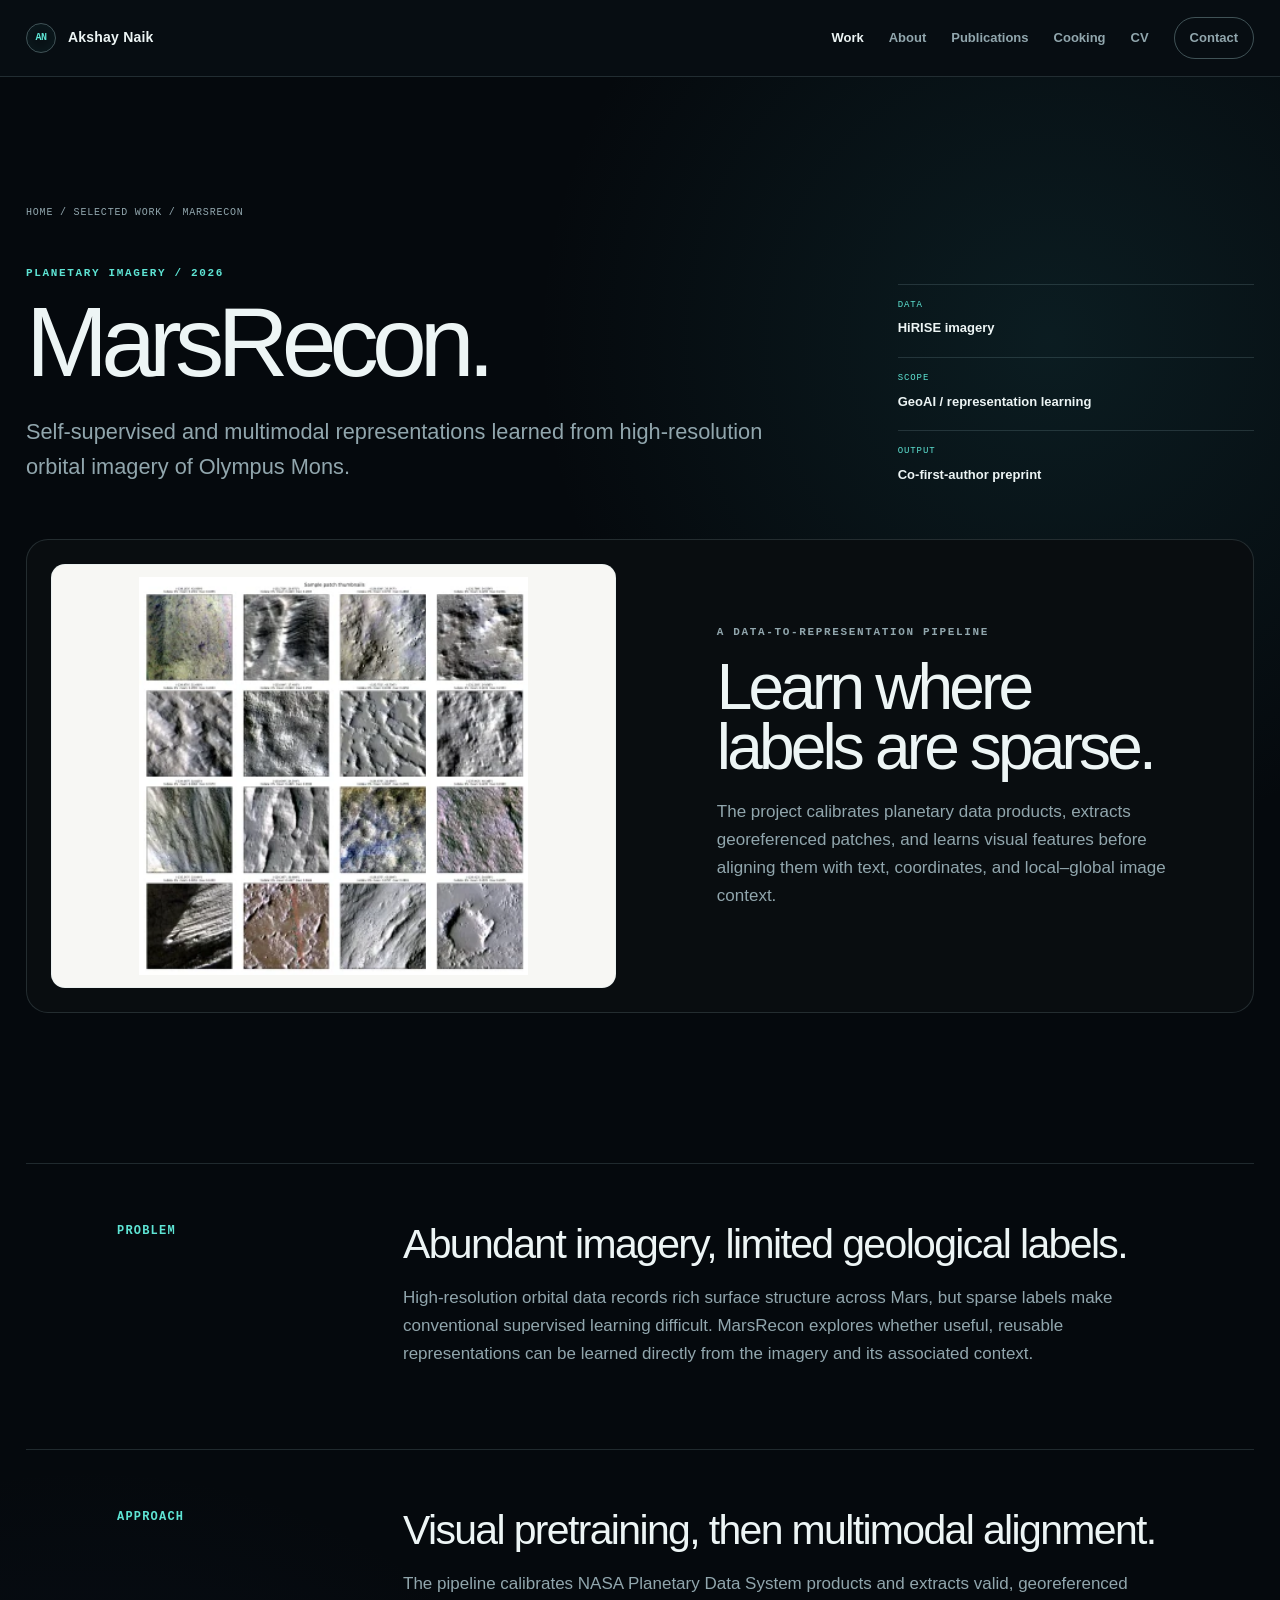
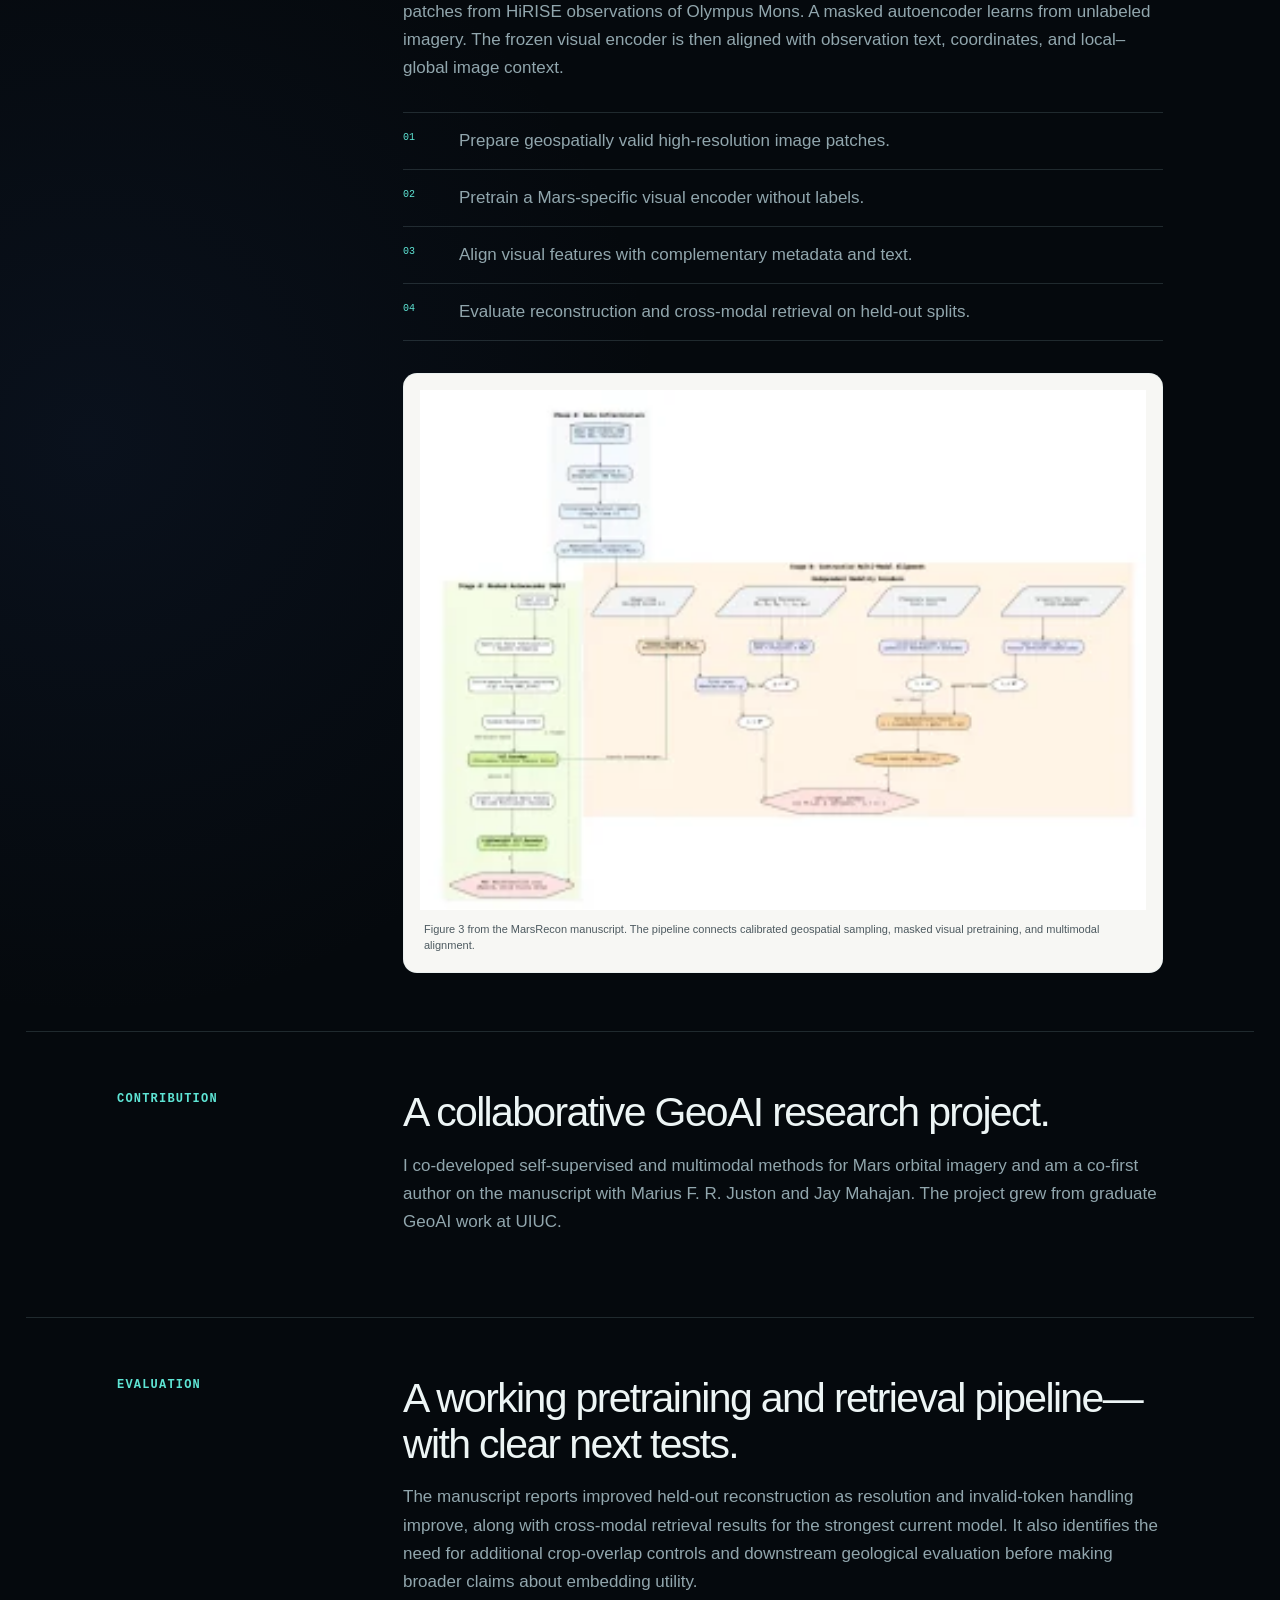
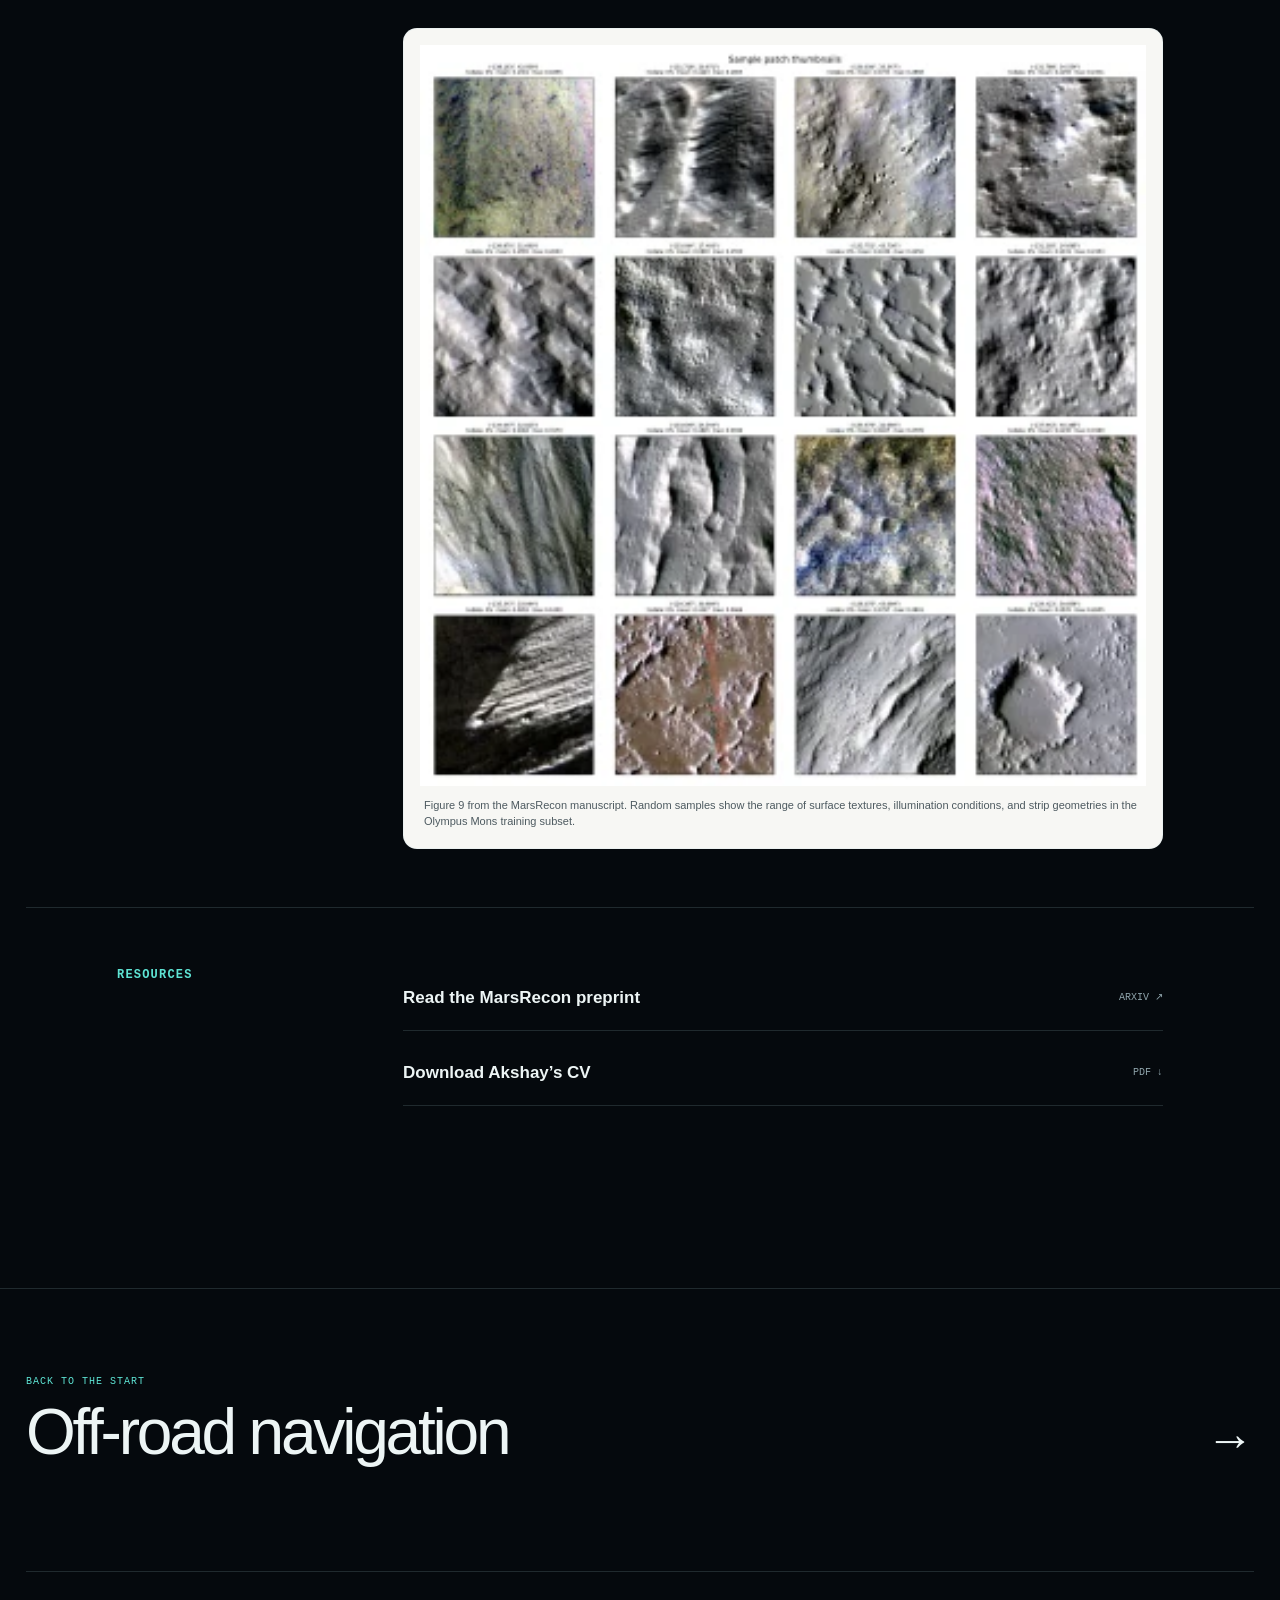
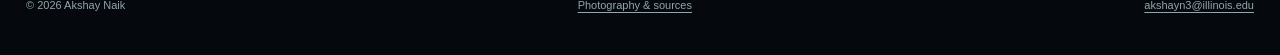
==== public/projects/marsrecon/index.html @ 437b3032 "Prepare robotics portfolio for GitHub Pages" ====
<!doctype html>
<html lang="en">
<head>
  <meta charset="utf-8"><meta name="viewport" content="width=device-width, initial-scale=1">
  <meta name="description" content="MarsRecon learns self-supervised and multimodal representations from high-resolution Mars orbital imagery.">
  <meta name="theme-color" content="#05090d">
  <title>MarsRecon — Akshay Naik</title>
  <link rel="icon" href="../../assets/favicon.svg" type="image/svg+xml"><link rel="stylesheet" href="../../styles.css"><script>document.documentElement.classList.add('js')</script><script src="../../script.js" defer></script>
</head>
<body>
  <a class="skip-link" href="#main">Skip to content</a>
  <div class="scroll-progress" aria-hidden="true" data-scroll-progress></div>
  <header class="site-header"><div class="container nav-shell"><a class="wordmark" href="../../"><span class="wordmark-mark" aria-hidden="true">AN</span><span>Akshay Naik</span></a><button class="menu-button" type="button" aria-expanded="false" aria-controls="site-menu" data-menu-button>Menu</button><nav class="nav-links" id="site-menu" aria-label="Main navigation" data-menu data-open="false"><a aria-current="page" href="../../#work">Work</a><a href="../../#about">About</a><a href="../../#publications">Publications</a><a href="../../#cooking">Cooking</a><a href="../../assets/Akshay-Naik-CV.pdf">CV</a><a class="nav-cta" href="mailto:akshayn3@illinois.edu">Contact</a></nav></div></header>
  <main id="main">
    <section class="project-hero">
      <div class="container">
        <div class="breadcrumbs"><a href="../../">Home</a> / Selected work / MarsRecon</div>
        <div class="project-hero-grid">
          <div><p class="eyebrow">Planetary imagery / 2026</p><h1>MarsRecon.</h1><p class="project-summary">Self-supervised and multimodal representations learned from high-resolution orbital imagery of Olympus Mons.</p></div>
          <dl class="project-meta"><div><dt>Data</dt><dd>HiRISE imagery</dd></div><div><dt>Scope</dt><dd>GeoAI / representation learning</dd></div><div><dt>Output</dt><dd>Co-first-author preprint</dd></div></dl>
        </div>
        <div class="mars-card" style="margin-top:54px"><div class="mars-visual"><img src="../../assets/optimized/marsrecon-patches-640.webp" alt="Grid of authentic Olympus Mons image patches used in MarsRecon" width="1422" height="1450" srcset="../../assets/optimized/marsrecon-patches-320.webp 320w, ../../assets/optimized/marsrecon-patches-640.webp 640w, ../../assets/optimized/marsrecon-patches-1422.webp 1422w" decoding="async" sizes="(max-width: 680px) calc(100vw - 90px), (max-width: 940px) calc(100vw - 126px), 560px"></div><div class="mars-copy"><p class="eyebrow">A data-to-representation pipeline</p><h3>Learn where labels are sparse.</h3><p>The project calibrates planetary data products, extracts georeferenced patches, and learns visual features before aligning them with text, coordinates, and local–global image context.</p></div></div>
      </div>
    </section>
    <div class="container project-body">
      <section class="project-section"><h2>Problem</h2><div class="project-prose"><h3>Abundant imagery, limited geological labels.</h3><p>High-resolution orbital data records rich surface structure across Mars, but sparse labels make conventional supervised learning difficult. MarsRecon explores whether useful, reusable representations can be learned directly from the imagery and its associated context.</p></div></section>
      <section class="project-section"><h2>Approach</h2><div class="project-prose"><h3>Visual pretraining, then multimodal alignment.</h3><p>The pipeline calibrates NASA Planetary Data System products and extracts valid, georeferenced patches from HiRISE observations of Olympus Mons. A masked autoencoder learns from unlabeled imagery. The frozen visual encoder is then aligned with observation text, coordinates, and local–global image context.</p><ul><li>Prepare geospatially valid high-resolution image patches.</li><li>Pretrain a Mars-specific visual encoder without labels.</li><li>Align visual features with complementary metadata and text.</li><li>Evaluate reconstruction and cross-modal retrieval on held-out splits.</li></ul><figure class="research-figure"><a href="../../assets/optimized/marsrecon-pipeline-1430.webp" aria-label="Enlarge research figure"><img src="../../assets/optimized/marsrecon-pipeline-640.webp" alt="MarsRecon pipeline from calibrated HiRISE products through masked autoencoding and multimodal alignment" width="1430" height="1020" loading="lazy" srcset="../../assets/optimized/marsrecon-pipeline-320.webp 320w, ../../assets/optimized/marsrecon-pipeline-640.webp 640w, ../../assets/optimized/marsrecon-pipeline-1430.webp 1430w" decoding="async" sizes="(max-width: 680px) calc(100vw - 30px), (max-width: 940px) calc(100vw - 52px), 720px"></a><figcaption>Figure 3 from the MarsRecon manuscript. The pipeline connects calibrated geospatial sampling, masked visual pretraining, and multimodal alignment.</figcaption></figure></div></section>
      <section class="project-section"><h2>Contribution</h2><div class="project-prose"><h3>A collaborative GeoAI research project.</h3><p>I co-developed self-supervised and multimodal methods for Mars orbital imagery and am a co-first author on the manuscript with Marius F. R. Juston and Jay Mahajan. The project grew from graduate GeoAI work at UIUC.</p></div></section>
      <section class="project-section"><h2>Evaluation</h2><div class="project-prose"><h3>A working pretraining and retrieval pipeline—with clear next tests.</h3><p>The manuscript reports improved held-out reconstruction as resolution and invalid-token handling improve, along with cross-modal retrieval results for the strongest current model. It also identifies the need for additional crop-overlap controls and downstream geological evaluation before making broader claims about embedding utility.</p><figure class="research-figure"><a href="../../assets/optimized/marsrecon-patches-1422.webp" aria-label="Enlarge research figure"><img src="../../assets/optimized/marsrecon-patches-640.webp" alt="Sixteen example HiRISE patches showing varied Olympus Mons terrain and illumination" width="1422" height="1450" loading="lazy" srcset="../../assets/optimized/marsrecon-patches-320.webp 320w, ../../assets/optimized/marsrecon-patches-640.webp 640w, ../../assets/optimized/marsrecon-patches-1422.webp 1422w" decoding="async" sizes="(max-width: 680px) calc(100vw - 30px), (max-width: 940px) calc(100vw - 52px), 720px"></a><figcaption>Figure 9 from the MarsRecon manuscript. Random samples show the range of surface textures, illumination conditions, and strip geometries in the Olympus Mons training subset.</figcaption></figure></div></section>
      <section class="project-section"><h2>Resources</h2><div class="project-prose resource-list"><a class="resource-link" href="https://arxiv.org/abs/2609.22379">Read the MarsRecon preprint <span>arXiv ↗</span></a><a class="resource-link" href="../../assets/Akshay-Naik-CV.pdf">Download Akshay’s CV <span>PDF ↓</span></a></div></section>
    </div>
    <aside class="next-project"><a class="container" href="../off-road/"><span><small>Back to the start</small><strong>Off-road navigation</strong></span><span class="arrow" aria-hidden="true">→</span></a></aside>
  </main>
  <footer class="site-footer"><div class="container footer-grid"><span>© <span data-year>2026</span> Akshay Naik</span><a href="../../credits.html">Photography &amp; sources</a><a href="mailto:akshayn3@illinois.edu">akshayn3@illinois.edu</a></div></footer>
</body>
</html>
---- public/styles.css ----
:root {
  color-scheme: dark;
  --canvas: #05090d;
  --surface: #0b141b;
  --surface-2: #101d25;
  --ink: #edf5f5;
  --ink-soft: #91a6ad;
  --cyan: #5ee4d4;
  --cyan-bright: #9af8ed;
  --blue: #68a7ff;
  --ember: #ffaf68;
  --line: rgba(173, 213, 218, 0.16);
  --line-strong: rgba(173, 213, 218, 0.34);
  --radius: 22px;
  --radius-sm: 12px;
  --media-radius: 14px;
  --media-matte: #091219;
  --media-portrait: 4 / 5;
  --media-landscape: 4 / 3;
  --media-square: 1;
  --media-portrait-max: 320px;
  --max: 1260px;
  --font-sans: "Avenir Next", Avenir, "Segoe UI", Helvetica, Arial, sans-serif;
  --font-mono: "SFMono-Regular", Consolas, "Liberation Mono", monospace;
}

* { box-sizing: border-box; }
html { scroll-behavior: smooth; scroll-padding-top: 92px; }
body {
  margin: 0;
  overflow-x: hidden;
  background: radial-gradient(circle at 82% 7%, rgba(39,117,125,.18), transparent 32rem), radial-gradient(circle at 7% 42%, rgba(44,75,140,.12), transparent 36rem), var(--canvas);
  color: var(--ink);
  font-family: var(--font-sans);
  font-size: 17px;
  line-height: 1.65;
  -webkit-font-smoothing: antialiased;
}
img { display: block; max-width: 100%; }
a { color: inherit; text-decoration-thickness: 1px; text-underline-offset: .24em; }
a:hover { color: var(--cyan); }
button, a { -webkit-tap-highlight-color: transparent; }
:focus-visible { outline: 3px solid var(--ember); outline-offset: 4px; border-radius: 5px; }
.container { width: min(calc(100% - 52px), var(--max)); margin-inline: auto; }
.skip-link { position: fixed; top: 10px; left: 12px; z-index: 100; transform: translateY(-180%); padding: 8px 14px; background: var(--ink); color: var(--canvas); border-radius: 7px; }
.skip-link:focus { transform: none; }
.scroll-progress { position: fixed; inset: 0 0 auto; z-index: 99; height: 2px; transform: scaleX(0); transform-origin: left; background: linear-gradient(90deg, var(--cyan), var(--blue), var(--ember)); }
@supports (animation-timeline: scroll()) {
  .scroll-progress { animation: reading-progress 1s linear both; animation-timeline: scroll(root block); }
}
@keyframes reading-progress { from { transform: scaleX(0); } to { transform: scaleX(1); } }

.site-header { position: sticky; top: 0; z-index: 30; border-bottom: 1px solid var(--line); background: #070d12; }
.nav-shell { min-height: 76px; display: flex; align-items: center; justify-content: space-between; gap: 24px; }
.wordmark { display: inline-flex; align-items: center; gap: 12px; text-decoration: none; font-size: 14px; font-weight: 720; letter-spacing: .015em; }
.wordmark-mark { width: 30px; height: 30px; display: grid; place-items: center; border: 1px solid var(--line-strong); border-radius: 50%; color: var(--cyan); font-family: var(--font-mono); font-size: 10px; letter-spacing: -.06em; box-shadow: inset 0 0 18px rgba(94,228,212,.08); }
.nav-links { display: flex; align-items: center; gap: 25px; }
.nav-links a { text-decoration: none; color: var(--ink-soft); font-size: 13px; font-weight: 650; }
.nav-links a:hover, .nav-links a[aria-current="page"] { color: var(--ink); }
.nav-cta { padding: 9px 15px; border: 1px solid var(--line-strong); border-radius: 999px; }
.menu-button { display: none; border: 0; background: transparent; color: var(--ink); font: inherit; font-size: 14px; font-weight: 700; }

.eyebrow { margin: 0 0 16px; color: var(--cyan); font-family: var(--font-mono); font-size: 11px; font-weight: 700; letter-spacing: .15em; line-height: 1.4; text-transform: uppercase; }
.hero { position: relative; isolation: isolate; display: grid; align-items: center; padding: clamp(40px,5vw,72px) 0 95px; overflow: clip; }
.field-art { position: absolute; inset: 0; z-index: -1; opacity: .55; pointer-events: none; background: url("assets/field-lines.svg") center/cover; }
.hero::before, .hero::after { content: ""; position: absolute; pointer-events: none; border: 1px solid rgba(94,228,212,.15); border-radius: 50%; }
.hero::before { width: 620px; height: 620px; right: -240px; top: -170px; }
.hero::after { width: 430px; height: 430px; right: -145px; top: -75px; }
.hero-grid { display: grid; grid-template-columns: minmax(0,1fr) minmax(280px,.52fr); gap: clamp(48px,6vw,90px); align-items: center; }
.hero h1 { max-width: 900px; margin: 0 0 30px; font-size: clamp(3.7rem,7vw,6.65rem); font-weight: 520; letter-spacing: -.065em; line-height: .96; text-wrap: balance; }
.hero h1 span { display: block; background: linear-gradient(100deg,var(--cyan-bright),var(--blue)); -webkit-background-clip: text; color: transparent; }
.hero-intro { max-width: 700px; margin: 0; color: var(--ink-soft); font-size: clamp(1.08rem,1.8vw,1.3rem); line-height: 1.55; }
.hero-actions { display: flex; flex-wrap: wrap; gap: 12px; margin-top: 35px; }
.button { display: inline-flex; min-height: 48px; align-items: center; justify-content: center; gap: 10px; padding: 10px 18px; border: 1px solid var(--line-strong); border-radius: 999px; text-decoration: none; font-size: 13px; font-weight: 740; transition: transform .2s ease, background-color .2s ease, border-color .2s ease, color .2s ease; }
.button:hover { transform: translateY(-3px); border-color: var(--cyan); color: var(--cyan-bright); }
.button-primary { border-color: var(--cyan); background: var(--cyan); color: #03100f; box-shadow: 0 0 30px rgba(94,228,212,.16); }
.button-primary:hover { background: var(--cyan-bright); color: #03100f; }
.arrow { font-size: 1.2em; line-height: 1; }
.portrait-wrap { position: relative; isolation: isolate; width: min(100%,285px); justify-self: end; padding: 8px; border: 1px solid var(--line-strong); border-radius: var(--radius); background: linear-gradient(145deg,rgba(94,228,212,.08),rgba(5,9,13,.9)); }
.portrait-frame { position: relative; overflow: hidden; aspect-ratio: var(--media-portrait); border-radius: var(--media-radius); background: var(--media-matte); }
.portrait-frame::after { content: ""; position: absolute; inset: 0; pointer-events: none; box-shadow: inset 0 0 30px rgba(0,0,0,.12); }
.portrait-frame > a { position: absolute; inset: 0; display: block; }
.portrait-frame > a:focus-visible { outline-offset: -4px; }
.portrait-frame img { position: absolute; inset: 0; width: 100%; height: 100%; object-fit: cover; object-position: 50% 35%; }
.portrait-tag { position: relative; display: flex; align-items: start; gap: 14px; width: 100%; padding: 20px 12px 14px; color: var(--ink-soft); font-size: 11px; line-height: 1.6; }
.portrait-tag strong { display: block; margin-bottom: 4px; color: var(--ink); font-size: 14px; }
.portrait-tag span:not(.portrait-tag-index) { display: block; }
.portrait-tag-index { color: var(--cyan); font-family: var(--font-mono); font-size: 10px; padding-top: 3px; }
.hero-bottom { position: absolute; bottom: 25px; left: 0; right: 0; display: flex; align-items: center; justify-content: space-between; gap: 20px; padding-top: 20px; border-top: 1px solid var(--line); color: var(--ink-soft); font-family: var(--font-mono); font-size: 10px; letter-spacing: .02em; }
.hero-bottom a { text-decoration: none; }
.hero-bottom a span { display: inline-block; margin-left: 14px; color: var(--cyan); animation: scroll-cue 2s ease-in-out infinite; }
@keyframes scroll-cue { 50% { transform: translateY(5px); } }
.orbit { position: absolute; z-index: 3; width: 65px; height: 65px; right: -24px; top: 13%; border: 1px solid var(--cyan); border-radius: 50%; opacity: .75; animation: pulse 3s ease-in-out infinite; }
.orbit::after { content: ""; position: absolute; width: 8px; height: 8px; right: 6px; top: 9px; border-radius: 50%; background: var(--cyan); box-shadow: 0 0 16px var(--cyan); }
@keyframes pulse { 50% { transform: scale(1.08); opacity: .42; } }

.signal-strip { border-block: 1px solid var(--line); background: rgba(7,16,23,.56); }
.signal-grid { display: grid; grid-template-columns: 1.25fr 1fr 1fr 1fr; }
.signal-item { min-height: 108px; padding: 22px 28px; border-right: 1px solid var(--line); display: flex; flex-direction: column; justify-content: center; }
.signal-item:first-child { padding-left: 0; }
.signal-item:last-child { border-right: 0; }
.signal-label { color: var(--cyan); font-family: var(--font-mono); font-size: 10px; letter-spacing: .13em; text-transform: uppercase; }
.signal-value { margin-top: 5px; color: var(--ink); font-size: 14px; font-weight: 640; line-height: 1.38; }

.section { position: relative; padding: clamp(64px,7vw,96px) 0; }
.section-rule { border-top: 1px solid var(--line); }
.section-heading { display: grid; grid-template-columns: .32fr 1fr; gap: 34px; align-items: start; margin-bottom: 58px; }
.section-heading h2 { max-width: 820px; margin: 0; font-size: clamp(2.5rem,5vw,4.6rem); font-weight: 520; letter-spacing: -.055em; line-height: 1.02; text-wrap: balance; }
.section-heading p { max-width: 680px; margin: 20px 0 0; color: var(--ink-soft); }

.work-list { display: grid; gap: 28px; }
.work-card { position: relative; display: grid; grid-template-columns: minmax(0,1fr) minmax(320px,1fr); overflow: hidden; border: 1px solid var(--line); border-radius: var(--radius); background: linear-gradient(135deg,rgba(16,29,37,.96),rgba(7,16,23,.96)); transition: border-color .2s ease; }
.work-card:hover { border-color: var(--line-strong); }
.work-card:nth-child(even) { grid-template-columns: minmax(320px,1fr) minmax(0,1fr); }
.work-card:nth-child(even) .work-media { order: 2; }
.work-media { position: relative; display: grid; place-items: center; align-self: center; aspect-ratio: var(--media-landscape); margin: 24px; padding: 12px; overflow: hidden; border: 1px solid var(--line); border-radius: var(--media-radius); background: var(--media-matte); }
.work-media img { width: 100%; height: 100%; min-height: 0; object-fit: contain; }
.work-copy { position: relative; z-index: 2; padding: clamp(28px,3vw,44px); display: flex; flex-direction: column; justify-content: space-between; }
.work-copy h3 { margin: 0 0 20px; font-size: clamp(1.85rem,3vw,2.8rem); font-weight: 520; letter-spacing: -.045em; line-height: 1.08; }
.work-copy p { margin: 0; color: var(--ink-soft); }
.tags { display: flex; flex-wrap: wrap; gap: 8px; margin: 26px 0; }
.tag { padding: 6px 10px; border: 1px solid var(--line); border-radius: 999px; color: var(--ink-soft); font-family: var(--font-mono); font-size: 9px; letter-spacing: .08em; text-transform: uppercase; }
.text-link { display: inline-flex; align-items: center; gap: 9px; width: fit-content; font-size: 13px; font-weight: 760; text-decoration: none; }
.text-link::after { content: "↗"; font-size: 17px; transition: transform .18s ease; }
.text-link:hover::after { transform: translate(3px,-3px); }

.mars-card { position: relative; display: grid; grid-template-columns: 1fr 1fr; overflow: hidden; border: 1px solid var(--line); border-radius: var(--radius); background: #090d10; }
.mars-visual { position: relative; align-self: center; aspect-ratio: var(--media-landscape); margin: 24px; padding: 12px; overflow: hidden; border: 1px solid var(--line); border-radius: var(--media-radius); background: #f7f7f4; }
.mars-visual img { width: 100%; height: 100%; object-fit: contain; }
.mars-copy { padding: clamp(38px,6vw,78px); align-self: center; }
.mars-copy h3 { margin: 0 0 20px; font-size: clamp(2.5rem,5vw,5rem); font-weight: 510; letter-spacing: -.06em; line-height: .95; }
.mars-copy p { color: var(--ink-soft); }

.about-grid { display: grid; grid-template-columns: .9fr 1.1fr; gap: clamp(54px,9vw,120px); align-items: start; }
.about-visuals { display: grid; gap: 24px; width: 100%; max-width: 520px; justify-self: center; }
.about-presentation { margin: 0; }
.about-presentation a { position: relative; display: block; aspect-ratio: 3 / 2; border: 1px solid var(--line); border-radius: var(--media-radius); overflow: hidden; background: var(--media-matte); }
.about-presentation img { position: absolute; inset: 8px; width: calc(100% - 16px); height: calc(100% - 16px); object-fit: contain; }
.about-presentation figcaption { margin-top: 12px; color: var(--ink-soft); font-size: 12px; }
.about-gallery { display: grid; grid-template-columns: repeat(2,minmax(0,1fr)); gap: 18px; }
.about-moment { min-width: 0; margin: 0; }
.about-moment a { display: block; position: relative; aspect-ratio: var(--media-portrait); border: 1px solid var(--line); border-radius: var(--media-radius); overflow: hidden; background: var(--media-matte); }
.about-moment img { position: absolute; inset: 0; width: 100%; height: 100%; object-fit: cover; }
.about-scuba img { object-position: 50% 35%; }
.about-graduation img { object-position: 50% 100%; }
.about-moment figcaption { margin-top: 12px; color: var(--ink-soft); font-size: 12px; line-height: 1.5; }
.about-moment figcaption strong { color: var(--ink); font-weight: 650; }
.about-moment .eyebrow { display: block; margin-bottom: 6px; font-size: 9px; }
.caption { margin: 12px 0 0; color: var(--ink-soft); font-size: 12px; line-height: 1.5; }
.about-copy > p:first-child { margin-top: 0; }
.about-copy .lead { color: var(--ink); font-size: clamp(1.22rem,2vw,1.55rem); line-height: 1.5; }
.about-copy p { color: var(--ink-soft); }
.about-notes { display: grid; grid-template-columns: 1fr 1fr; gap: 28px; margin-top: 40px; padding-top: 30px; border-top: 1px solid var(--line); }
.about-note h3 { margin: 0 0 8px; font-size: 13px; color: var(--cyan); }
.about-note p { margin: 0; font-size: 14px; }

.timeline { border-top: 1px solid var(--line); }
.experience-item { border-bottom: 1px solid var(--line); }
.timeline-row { display: grid; grid-template-columns: 130px minmax(0,1fr) minmax(0,1.25fr) 28px; align-items: start; gap: 28px; padding: 26px 0; list-style: none; cursor: pointer; }
.timeline-row::-webkit-details-marker { display: none; }
.timeline-row::marker { content: ""; }
.timeline-row:hover { background: linear-gradient(90deg,rgba(94,228,212,.05),transparent 60%); }
.timeline-date { color: var(--cyan); font-family: var(--font-mono); font-size: 11px; }
.timeline-role { font-weight: 700; line-height: 1.35; }
.timeline-place { display: block; margin-top: 5px; color: var(--ink-soft); font-size: 12px; font-weight: 520; }
.timeline-copy { margin: 0; color: var(--ink-soft); font-size: 14px; line-height: 1.55; }
.experience-toggle { position: relative; width: 28px; height: 28px; border: 1px solid var(--line-strong); border-radius: 50%; color: var(--cyan); }
.experience-toggle::before, .experience-toggle::after { content: ""; position: absolute; inset: 12px 8px; height: 1px; background: currentColor; }
.experience-toggle::after { transform: rotate(90deg); transition: transform .2s ease; }
.experience-item[open] .experience-toggle::after { transform: rotate(0); }
.experience-item[open] .timeline-role { color: var(--cyan-bright); }
.experience-detail { display: grid; grid-template-columns: minmax(0,360px) minmax(0,1fr); gap: 36px; margin-bottom: 26px; padding: 28px; border: 1px solid var(--line); border-radius: var(--media-radius); background: var(--surface); }
.experience-item:not([open]) > .experience-detail { display: none; }
.experience-media { min-width: 0; }
.experience-figure { margin: 0; }
.experience-figure > a { position: relative; display: block; aspect-ratio: var(--media-landscape); border: 1px solid var(--line); border-radius: var(--media-radius); overflow: hidden; background: var(--media-matte); }
.experience-figure img { position: absolute; inset: 10px; width: calc(100% - 20px); height: calc(100% - 20px); object-fit: contain; }
.experience-figure--logo > a { background: #f2f3ef; }
.experience-figure--logo img { inset: 20px; width: calc(100% - 40px); height: calc(100% - 40px); }
.experience-figure figcaption { margin-top: 12px; color: var(--ink-soft); font-size: 12px; line-height: 1.6; }
.experience-credit { display: block; margin-top: 5px; font-size: 11px; }
.experience-prose { align-self: center; min-width: 0; }
.experience-prose h3 { margin: 0 0 16px; max-width: 650px; font-size: clamp(1.4rem,2.2vw,1.9rem); font-weight: 550; letter-spacing: -.035em; line-height: 1.2; }
.experience-prose p { margin: 0 0 16px; color: var(--ink-soft); font-size: 14px; line-height: 1.7; }
.experience-links { display: flex; flex-wrap: wrap; gap: 12px 24px; padding-top: 4px; }
.experience-links a { min-height: 44px; }

.publication-list { border-top: 1px solid var(--line); }
.publication { display: grid; grid-template-columns: 105px 1fr auto; gap: 30px; align-items: start; padding: 31px 0; border-bottom: 1px solid var(--line); }
.publication-year { color: var(--cyan); font-family: var(--font-mono); font-size: 11px; }
.publication h3 { margin: 0 0 8px; font-size: clamp(1.12rem,2vw,1.38rem); line-height: 1.35; }
.publication p { margin: 0; color: var(--ink-soft); font-size: 13px; }
.status { display: inline-flex; padding: 6px 9px; border: 1px solid var(--line-strong); border-radius: 999px; color: var(--ink-soft); font-family: var(--font-mono); font-size: 9px; letter-spacing: .07em; text-transform: uppercase; white-space: nowrap; }

.cooking-section { overflow: clip; background: linear-gradient(180deg,transparent,rgba(255,175,104,.035) 30%,transparent); }
.cooking-intro { display: grid; grid-template-columns: .8fr 1.2fr; gap: clamp(40px,8vw,112px); align-items: end; margin-bottom: 56px; }
.cooking-intro h2 { margin: 0; max-width: 700px; font-size: clamp(3rem,6vw,6rem); font-weight: 510; letter-spacing: -.065em; line-height: .92; }
.cooking-intro p { margin: 18px 0 8px; max-width: 570px; color: var(--ink-soft); font-size: 1.05rem; }
.diet-label { display: inline-flex; color: var(--ember); padding: 6px 0; border-bottom: 1px solid rgba(255,175,104,.4); font-family: var(--font-mono); text-transform: uppercase; font-size: 10px; letter-spacing: .1em; }
.kitchen-feature { position: relative; display: grid; grid-template-columns: .65fr 1fr; gap: 80px; align-items: center; margin: 0 0 66px; padding: 0 7% 0 0; border: 1px solid var(--line); border-radius: 20px; overflow: hidden; background: radial-gradient(ellipse at 85% 25%,rgba(255,175,104,.07),transparent 60%),var(--surface); }
.kitchen-feature figure { margin: 24px 0; width: 100%; max-width: var(--media-portrait-max); justify-self: center; aspect-ratio: var(--media-portrait); padding: 12px; overflow: hidden; border: 1px solid var(--line); border-radius: var(--media-radius); background: var(--media-matte); }
.kitchen-feature img { width: 100%; height: 100%; object-fit: contain; }
.kitchen-feature figure > a { position: absolute; inset: 12px; display: block; }
.kitchen-feature figure > a > img { position: absolute; inset: 0; width: 100%; height: 100%; object-fit: contain; }
.kitchen-feature .eyebrow { color: var(--ember); }
.kitchen-feature h3 { margin: 0 0 20px; font-size: clamp(2.4rem,4.7vw,4.7rem); line-height: 1; letter-spacing: -.055em; font-weight: 510; }
.kitchen-feature p { max-width: 450px; color: var(--ink-soft); }
.kitchen-feature .text-link { margin-top: 20px; }
.gallery-toolbar { display: flex; align-items: center; justify-content: space-between; gap: 24px; max-width: 1004px; margin: 0 auto 30px; }
.cuisine-filters { display: flex; flex-wrap: wrap; gap: 8px; }
.cuisine-filters button { min-height: 44px; padding: 10px 15px; border: 1px solid var(--line); border-radius: 999px; background: transparent; color: var(--ink-soft); font: inherit; font-size: 12px; cursor: pointer; transition: color .2s,border-color .2s,background .2s; }
.cuisine-filters button:hover { border-color: var(--ember); color: var(--ink); }
.cuisine-filters button[aria-pressed="true"] { background: var(--ember); color: #1a1007; border-color: var(--ember); }
.gallery-count { flex-shrink: 0; font-family: var(--font-mono); font-size: 10px; color: var(--ink-soft); }
.dish-gallery { display: grid; grid-template-columns: repeat(3,minmax(0,1fr)); gap: 22px; align-items: start; max-width: 1004px; margin-inline: auto; }
.dish-card { width: 100%; min-width: 0; margin: 0; border: 1px solid var(--line); border-radius: var(--media-radius); overflow: hidden; background: var(--surface); transition: border-color .2s; }
.dish-card:hover { border-color: rgba(255,175,104,.4); }
.dish-image { position: relative; display: block; aspect-ratio: var(--media-square); padding: 12px; overflow: hidden; background: var(--media-matte); }
.dish-image img { width: 100%; height: 100%; object-fit: contain; }
.dish-enlarge { position: absolute; right: 12px; top: 12px; display: grid; place-items: center; width: 33px; height: 33px; border: 1px solid rgba(255,255,255,.25); border-radius: 50%; color: white; background: #091219; transition: transform .2s; }
.dish-card:hover .dish-enlarge { transform: rotate(45deg); }
.dish-card figcaption { display: flex; gap: 15px; align-items: start; min-height: 90px; padding: 18px; border-top: 1px solid var(--line); }
.dish-number { padding-top: 4px; color: var(--ember); font-family: var(--font-mono); font-size: 9px; }
.dish-card h3 { margin: 0 0 3px; font-size: 16px; font-weight: 620; letter-spacing: -.02em; }
.dish-card figcaption div > span { color: var(--ink-soft); font-size: 11px; }
.gallery-more { display: flex; justify-content: center; margin-top: 20px; }
[hidden] { display: none !important; }


.image-dialog { position: fixed; max-width: min(1100px,96vw); width: max-content; max-height: 94svh; padding: 12px; border: 1px solid var(--line-strong); border-radius: 18px; background: #0b141b; color: var(--ink); overflow: auto; }
.image-dialog::backdrop { background: rgba(1,5,8,.96); }
.image-dialog[open] { animation: dialog-enter .3s cubic-bezier(.2,.8,.2,1); }
.image-dialog > img { margin: auto; max-height: 73svh; max-width: 100%; width: auto; height: auto; object-fit: contain; border-radius: 8px; }
.lightbox-close { display: flex; align-items: center; gap: 16px; margin: 0 0 10px auto; min-height: 44px; padding: 5px 10px; background: none; border: 0; color: var(--ink); font: inherit; font-size: 12px; cursor: pointer; }
.lightbox-close span { font-size: 23px; }
.lightbox-caption { padding: 18px 6px 4px; }
.lightbox-caption h2 { margin: 0; font-size: 20px; font-weight: 600; }
.lightbox-caption p { margin: 4px 0 0; color: var(--ink-soft); font-size: 12px; }
@keyframes dialog-enter { from { opacity: 0; transform: translateY(16px) scale(.98); } to { opacity: 1; transform: none; } }
body:has(.image-dialog[open]) { overflow: hidden; }

.contact-panel { position: relative; overflow: hidden; display: grid; grid-template-columns: 1.08fr .92fr; gap: 54px; align-items: end; padding: clamp(42px,7vw,86px); border: 1px solid var(--line-strong); border-radius: var(--radius); background: linear-gradient(135deg,#0c2529,#0a1218 60%); }
.contact-panel::after { content: ""; position: absolute; width: 380px; height: 380px; right: -170px; top: -210px; border: 1px solid rgba(94,228,212,.35); border-radius: 50%; box-shadow: 0 0 80px rgba(94,228,212,.08); }
.contact-panel h2 { position: relative; z-index: 1; margin: 0; max-width: 700px; font-size: clamp(2.8rem,6vw,5.7rem); font-weight: 510; letter-spacing: -.06em; line-height: .96; }
.contact-copy { color: var(--ink-soft); }
.contact-links { display: flex; flex-wrap: wrap; gap: 10px; margin-top: 23px; }
.site-footer { padding: 31px 0 44px; }
.footer-grid { display: flex; justify-content: space-between; gap: 24px; padding-top: 24px; border-top: 1px solid var(--line); color: var(--ink-soft); font-size: 11px; }

.project-hero { padding: clamp(64px,10vw,136px) 0 62px; }
.breadcrumbs { margin-bottom: 44px; color: var(--ink-soft); font-family: var(--font-mono); font-size: 10px; letter-spacing: .08em; text-transform: uppercase; }
.breadcrumbs a { text-decoration: none; }
.project-hero-grid { display: grid; grid-template-columns: 1.25fr .55fr; gap: 62px; align-items: end; }
.project-hero h1 { margin: 0; max-width: 980px; font-size: clamp(3.4rem,7.7vw,7.5rem); font-weight: 510; letter-spacing: -.07em; line-height: .92; text-wrap: balance; }
.project-summary { margin: 26px 0 0; max-width: 760px; color: var(--ink-soft); font-size: clamp(1.14rem,2vw,1.36rem); }
.project-meta { margin: 0; display: grid; gap: 18px; }
.project-meta div { padding-top: 13px; border-top: 1px solid var(--line); }
.project-meta dt { color: var(--cyan); font-family: var(--font-mono); font-size: 9px; letter-spacing: .1em; text-transform: uppercase; }
.project-meta dd { margin: 5px 0 0; font-size: 13px; font-weight: 650; }
.project-lead-media { width: 100%; max-width: 800px; margin: 48px auto 0; overflow: hidden; border: 1px solid var(--line); border-radius: var(--media-radius); background: var(--media-matte); }
.project-lead-media img { width: 100%; height: auto; aspect-ratio: var(--media-landscape); object-fit: contain; padding: 16px; }
.media-caption { display: flex; justify-content: space-between; gap: 32px; padding: 14px 18px; color: var(--ink-soft); font-size: 11px; }
.project-body { padding: 88px 0 124px; }
.project-section { display: grid; grid-template-columns: 220px minmax(0,760px); gap: 66px; justify-content: center; padding: 58px 0; border-top: 1px solid var(--line); }
.project-section h2 { margin: 0; color: var(--cyan); font-size: .75rem; font-family: var(--font-mono); letter-spacing: .1em; text-transform: uppercase; }
.project-prose h3 { margin: 0 0 16px; font-size: clamp(1.7rem,3.2vw,2.65rem); font-weight: 530; letter-spacing: -.04em; line-height: 1.12; }
.project-prose p { margin: 0 0 23px; color: var(--ink-soft); }
.project-prose ul { counter-reset: project-list; margin: 30px 0 0; padding: 0; list-style: none; border-top: 1px solid var(--line); }
.project-prose li { counter-increment: project-list; display: grid; grid-template-columns: 42px 1fr; gap: 14px; padding: 14px 0; border-bottom: 1px solid var(--line); color: var(--ink-soft); }
.project-prose li::before { content: counter(project-list,decimal-leading-zero); color: var(--cyan); font-family: var(--font-mono); font-size: 10px; padding-top: 3px; }
.project-callout { margin: 26px 0; padding: 25px; border-left: 2px solid var(--cyan); background: linear-gradient(90deg,rgba(94,228,212,.07),transparent); }
.project-callout p { margin: 0; color: var(--ink); font-size: 1.12rem; }
.research-figure { margin: 32px 0 0; padding: 16px; border: 1px solid var(--line); border-radius: var(--media-radius); background: #f7f7f4; }
.research-figure img { width: 100%; height: auto; }
.research-figure figcaption { padding: 12px 4px 2px; color: #4d5a60; font-size: 11px; line-height: 1.45; }
.work-media, .mars-visual, .dish-image, .kitchen-feature figure { position: relative; }
.work-media img, .mars-visual img, .dish-image img { position: absolute; inset: 12px; width: calc(100% - 24px); height: calc(100% - 24px); min-height: 0; object-fit: contain; }
.research-figure-grid { display: grid; gap: 18px; margin-top: 36px; }
.media-pair { display: grid; grid-template-columns: 1fr 1fr; gap: 18px; margin-top: 36px; }
.media-pair figure { margin: 0; }
.project-detail-photo { margin: 35px 0 0; }
.project-detail-photo img { width: 100%; height: auto; aspect-ratio: var(--media-landscape); object-fit: contain; padding: 12px; border: 1px solid var(--line); border-radius: var(--media-radius); background: var(--media-matte); }
.media-pair img { width: 100%; height: auto; border: 1px solid var(--line); border-radius: var(--radius-sm); }
.resource-list { display: grid; gap: 10px; }
.resource-link { display: flex; align-items: center; justify-content: space-between; gap: 20px; padding: 18px 0; border-bottom: 1px solid var(--line); text-decoration: none; font-weight: 700; }
.resource-link span { color: var(--ink-soft); font-family: var(--font-mono); font-size: 10px; font-weight: 500; text-transform: uppercase; }
.next-project { padding: 76px 0; border-top: 1px solid var(--line); }
.next-project a { display: flex; align-items: end; justify-content: space-between; gap: 30px; text-decoration: none; }
.next-project small { color: var(--cyan); font-family: var(--font-mono); font-size: 10px; letter-spacing: .1em; text-transform: uppercase; }
.next-project strong { display: block; margin-top: 7px; font-size: clamp(2.2rem,5vw,4.2rem); font-weight: 520; letter-spacing: -.05em; line-height: 1; }
.next-project .arrow { font-size: 3rem; }

/* Content is visible by default; entrance motion never clips nested labels. */
[data-reveal] { opacity: 1; }
.hero:not([data-in-view="true"]) .orbit,
.hero:not([data-in-view="true"]) .hero-bottom a span,
[data-page-hidden="true"] *, [data-page-hidden="true"] *::before, [data-page-hidden="true"] *::after { animation-play-state: paused; }
[data-motion="off"] *, [data-motion="off"] *::before, [data-motion="off"] *::after { animation-play-state: paused !important; }
[data-motion="off"] { scroll-behavior: auto; }
[data-motion="off"] *, [data-motion="off"] *::before, [data-motion="off"] *::after { transition-duration: .01ms !important; }
.credits-page { padding: 84px 0 110px; }
.credits-page h1 { margin: 0 0 30px; font-size: clamp(3rem,7vw,6rem); line-height: 1; font-weight: 510; letter-spacing: -.06em; }
.credits-page > .container { max-width: 900px; }
.credit-entry { padding: 30px 0; border-bottom: 1px solid var(--line); }
.credit-entry h2 { margin: 0 0 12px; font-size: 24px; }
.credit-entry p { color: var(--ink-soft); }

@media (max-width: 940px) {
  .hero-grid, .about-grid, .contact-panel, .project-hero-grid, .cooking-intro { grid-template-columns: 1fr; }
  .portrait-wrap { width: min(82%,285px); justify-self: center; }
  .signal-grid { grid-template-columns: 1fr 1fr; }
  .signal-item:nth-child(2) { border-right: 0; }
  .signal-item:nth-child(-n+2) { border-bottom: 1px solid var(--line); }
  .signal-item:first-child { padding-left: 28px; }
  .section-heading { grid-template-columns: 1fr; gap: 4px; }
  .work-card, .work-card:nth-child(even), .mars-card { grid-template-columns: 1fr; transform: none; }
  .work-card:nth-child(even) .work-media { order: 0; }
  .mars-visual { min-height: 0; }
  .about-visuals { grid-template-columns: 1fr; }
  .timeline-row { grid-template-columns: 110px minmax(0,1fr) 28px; gap: 10px 24px; }
  .timeline-copy { grid-column: 2; grid-row: 2; }
  .experience-toggle { grid-column: 3; grid-row: 1; }
  .experience-detail { grid-template-columns: minmax(0,280px) minmax(0,1fr); gap: 26px; padding: 24px; }
  .project-meta { grid-template-columns: repeat(3,1fr); }
  .project-section { grid-template-columns: 1fr; gap: 25px; }
  .dish-gallery { grid-template-columns: repeat(2,minmax(0,1fr)); }
  .dish-gallery, .gallery-toolbar { max-width: 662px; }
  .gallery-toolbar { align-items: start; }
  .kitchen-feature { gap: 38px; }
}

@media (max-width: 680px) {
  body { font-size: 16px; }
  .container { width: min(calc(100% - 30px),var(--max)); }
  .nav-shell { min-height: 66px; }
  .menu-button { display: block; min-width: 48px; min-height: 48px; }
  .nav-links { position: absolute; left: 0; right: 0; top: 66px; display: none; flex-direction: column; align-items: stretch; gap: 0; padding: 12px 15px 20px; border-bottom: 1px solid var(--line); background: rgba(5,9,13,.98); }
  .nav-links[data-open="true"] { display: flex; }
  .nav-links a { min-height: 48px; display: flex; align-items: center; padding: 0 12px; }
  .nav-cta { border: 0; border-radius: 0; }
  html:not(.js) .nav-shell { flex-wrap: wrap; padding-block: 12px; }
  html:not(.js) .nav-links { position: static; display: flex; flex-direction: row; flex-wrap: wrap; padding: 0; background: none; border: 0; width: 100%; }
  html:not(.js) .menu-button { display: none; }
  .hero { padding: 40px 0 90px; }
  .hero h1 { font-size: clamp(2.85rem,13.5vw,5rem); }
  .hero-grid { gap: 32px; }
  .portrait-wrap { width: min(78%,250px); justify-self: center; }
  .portrait-tag { padding: 18px 12px 12px; }
  .hero-bottom { bottom: 15px; padding-top: 12px; flex-wrap: wrap; font-size: 9px; gap: 5px 15px; }
  .hero-bottom > span { width: 100%; }
  .hero-bottom a { margin-left: auto; }
  .orbit { right: -6%; }
  .hero-actions .button { flex: 1; }
  .signal-grid { grid-template-columns: 1fr 1fr; }
  .signal-item, .signal-item:first-child { min-height: 95px; padding: 16px 10px; border-right: 0; border-bottom: 1px solid var(--line); }
  .signal-item:nth-child(odd) { padding-left: 0; border-right: 1px solid var(--line); }
  .signal-item:nth-child(n+3) { border-bottom: 0; }
  .signal-value { font-size: 12px; }
  .section { padding: 56px 0; }
  .section-heading { margin-bottom: 36px; }
  .work-card { min-height: 0; }
  .work-media { min-height: 0; }
  .work-media, .mars-visual { margin: 16px; }
  .work-copy { padding: 26px 22px; gap: 22px; }
  .mars-visual { min-height: 0; }
  .mars-copy { padding: 38px 24px 46px; }
  .about-notes, .media-pair { grid-template-columns: 1fr; }
  .about-visuals { gap: 20px; }
  .timeline-row { grid-template-columns: minmax(0,1fr) 28px; gap: 10px 16px; padding-block: 22px; }
  .timeline-date { grid-column: 1; grid-row: 1; }
  .timeline-role { grid-column: 1; grid-row: 2; }
  .timeline-copy { grid-column: 1; grid-row: 3; font-size: 13px; }
  .experience-toggle { grid-column: 2; grid-row: 1 / 3; align-self: center; }
  .experience-detail { grid-template-columns: minmax(0,1fr); gap: 24px; padding: 16px; }
  .experience-media { width: min(100%,360px); justify-self: center; }
  .publication { grid-template-columns: 68px 1fr; gap: 16px; }
  .publication .status { grid-column: 2; width: fit-content; }
  .kitchen-feature { grid-template-columns: 1fr; padding: 0; gap: 0; }
  .kitchen-feature figure { width: 80%; margin-inline: auto; }
  .kitchen-feature > div { padding: 32px 26px 38px; }
  .kitchen-feature h3 br { display: none; }
  .gallery-toolbar { flex-direction: column; gap: 16px; }
  .cuisine-filters { gap: 7px; }
  .cuisine-filters button { padding-inline: 12px; font-size: 11px; }
  .dish-gallery { grid-template-columns: repeat(2,minmax(0,1fr)); gap: 12px; }
  .dish-card { border-radius: var(--media-radius); }
  .dish-card figcaption { min-height: 82px; padding: 12px 10px; gap: 7px; }
  .dish-card h3 { font-size: 13px; }
  .dish-card figcaption div > span { font-size: 10px; }
  .dish-number { font-size: 8px; }
  .dish-enlarge { width: 27px; height: 27px; top: 8px; right: 8px; }
  .image-dialog { padding: 8px; max-height: 94svh; }
  .contact-panel { padding: 36px 24px; gap: 30px; }
  .contact-links .button { width: 100%; }
  .footer-grid { flex-direction: column; }
  .project-hero { padding-top: 58px; }
  .project-hero h1 { font-size: clamp(3.2rem,15vw,5.1rem); }
  .project-meta { grid-template-columns: 1fr; }
  .project-lead-media { margin-top: 38px; }
  .media-caption { display: block; }
  .project-body { padding: 60px 0 84px; }
  .project-section { padding: 40px 0; }
  .research-figure { padding: 12px; }
  .next-project a { align-items: center; }
}

@media (prefers-reduced-motion: reduce) {
  html { scroll-behavior: auto; }
  *, *::before, *::after { animation-duration: .01ms !important; animation-iteration-count: 1 !important; transition-duration: .01ms !important; }
  [data-reveal] { opacity: 1; }
}

@media print {
  :root { color-scheme: light; }
  .site-header, .hero-actions, .contact-panel, .site-footer, .scroll-progress { display: none; }
  body { background: white; color: black; }
  body::before { display: none; }
  .section { padding: 28px 0; }
}
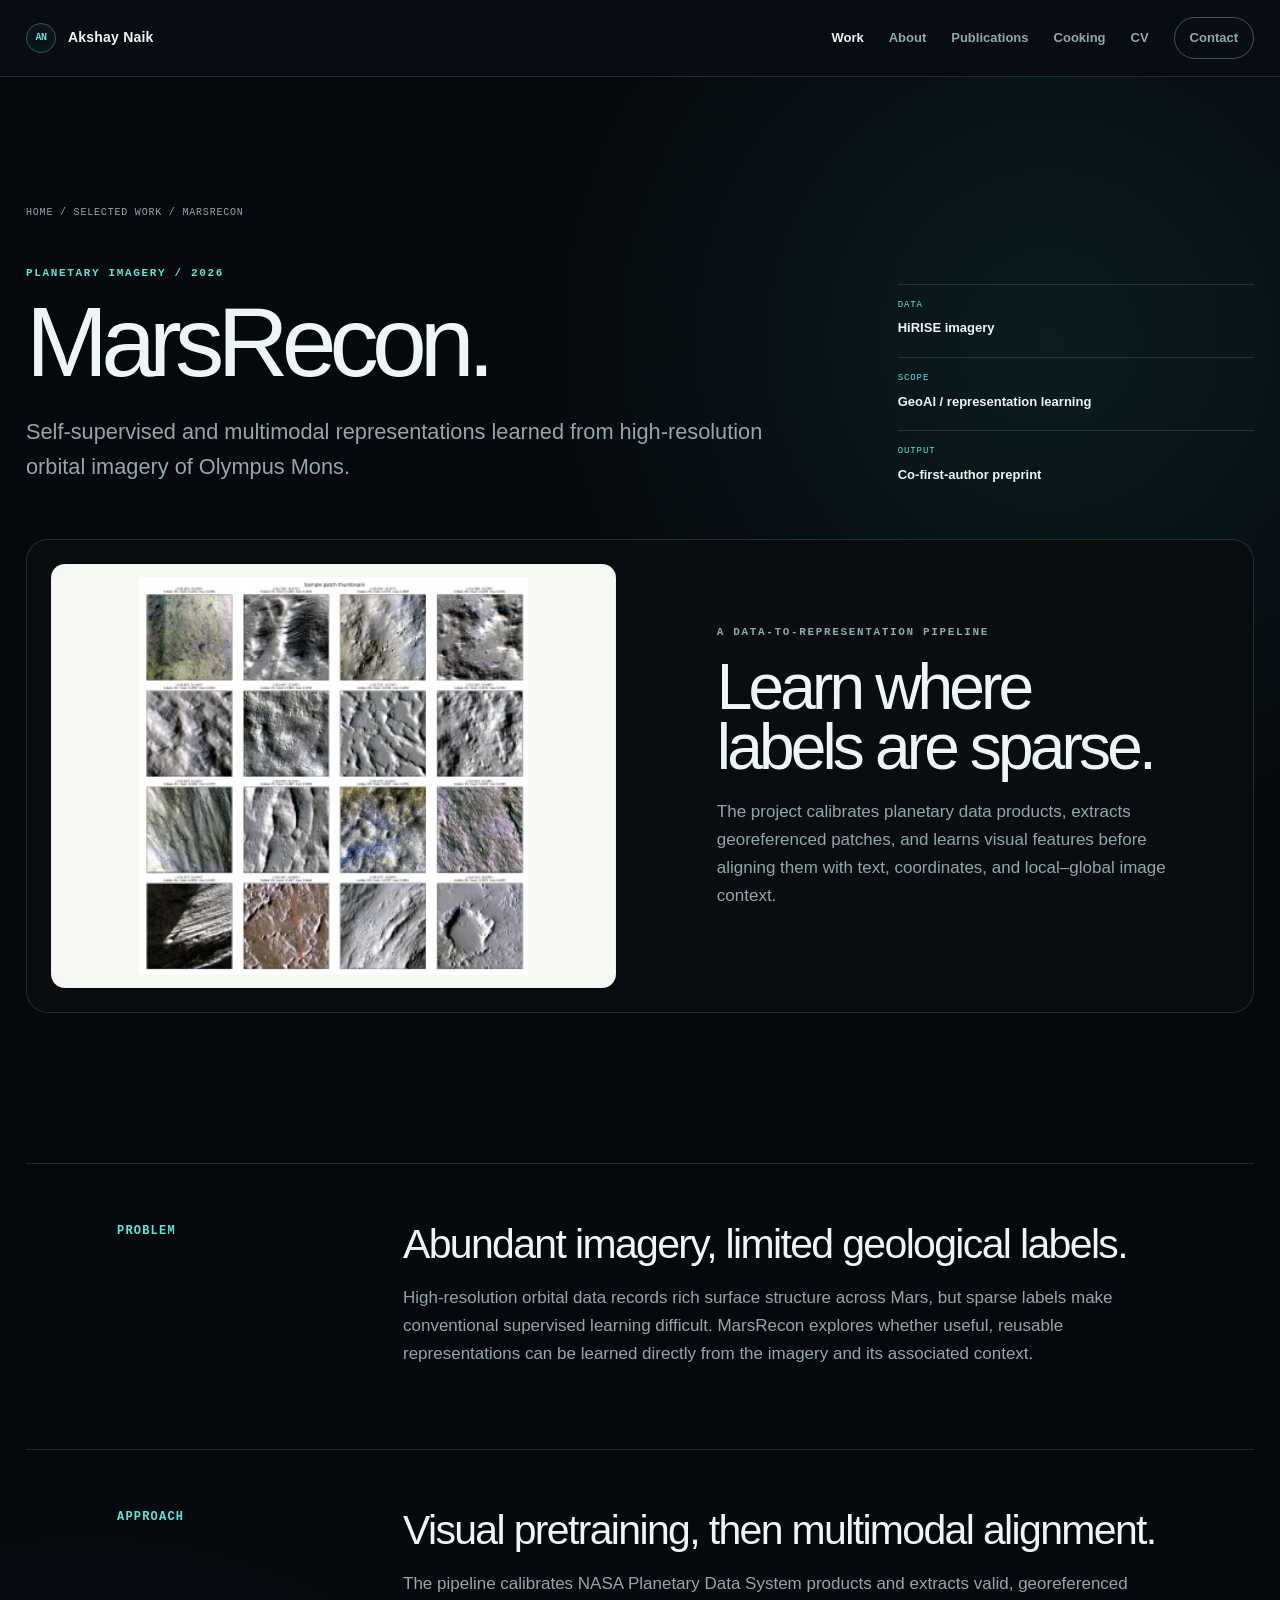
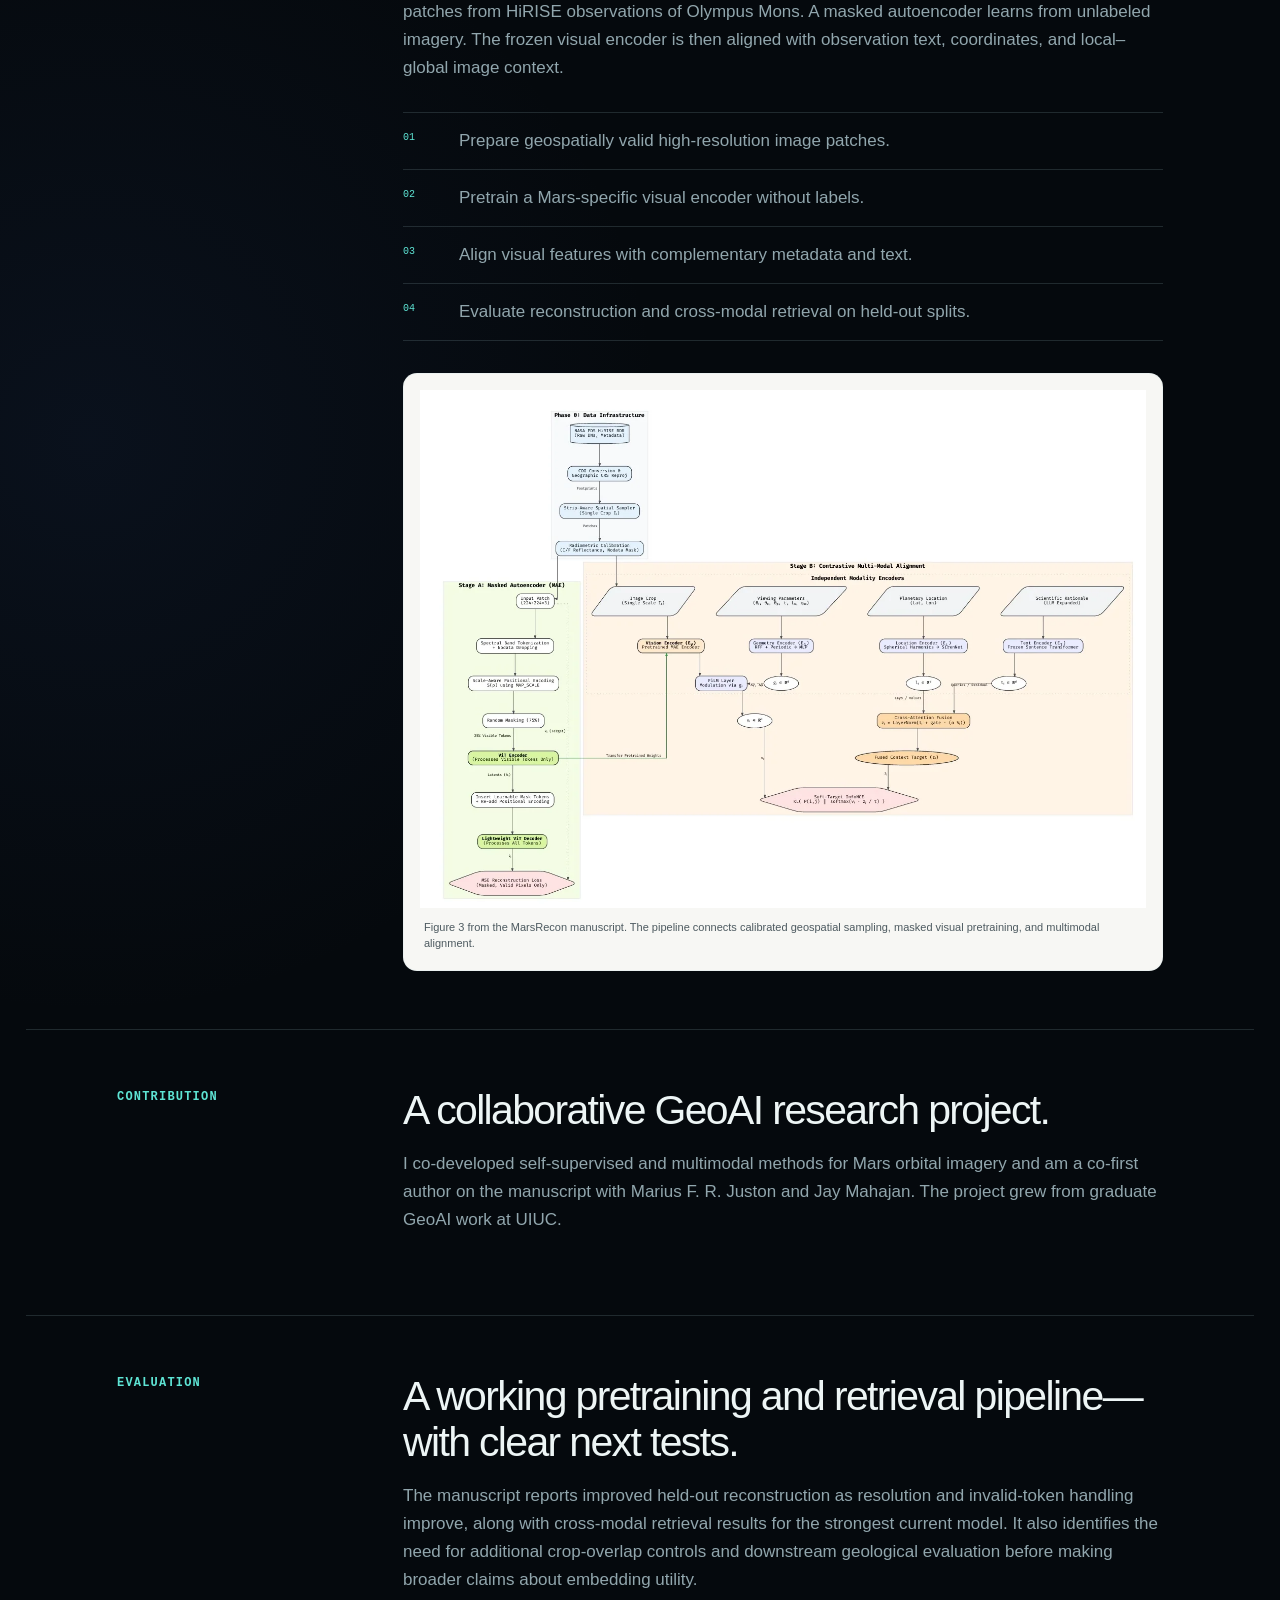
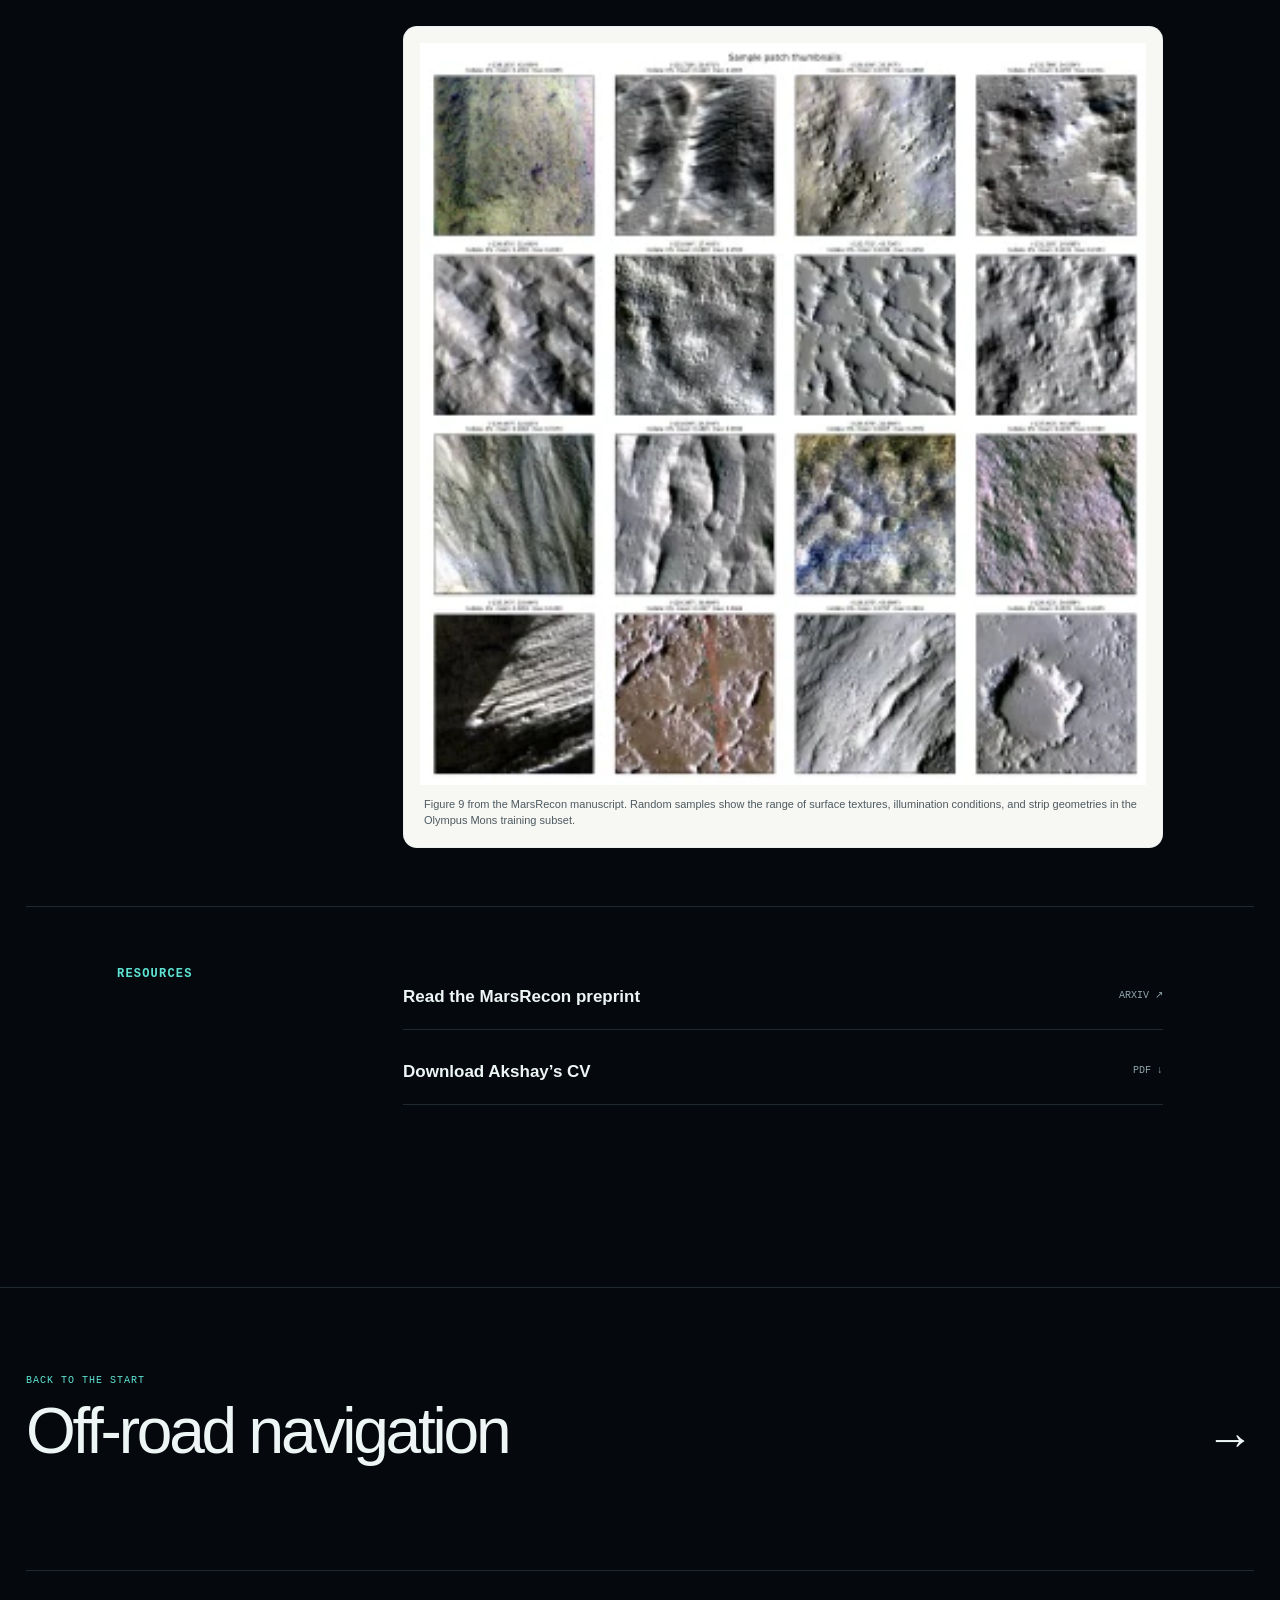
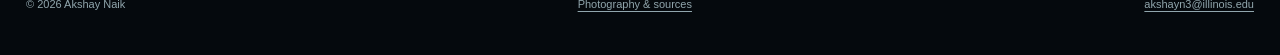
==== commit da46140f: "Configure akshayn3.github.io publication URLs" ====
--- a/public/projects/marsrecon/index.html
+++ b/public/projects/marsrecon/index.html
@@ -6,6 +6,8 @@
   <meta name="theme-color" content="#05090d">
   <title>MarsRecon — Akshay Naik</title>
   <link rel="icon" href="../../assets/favicon.svg" type="image/svg+xml"><link rel="stylesheet" href="../../styles.css"><script>document.documentElement.classList.add('js')</script><script src="../../script.js" defer></script>
+  <link rel="canonical" href="https://akshayn3.github.io/projects/marsrecon/">
+  <meta property="og:url" content="https://akshayn3.github.io/projects/marsrecon/">
 </head>
 <body>
   <a class="skip-link" href="#main">Skip to content</a>
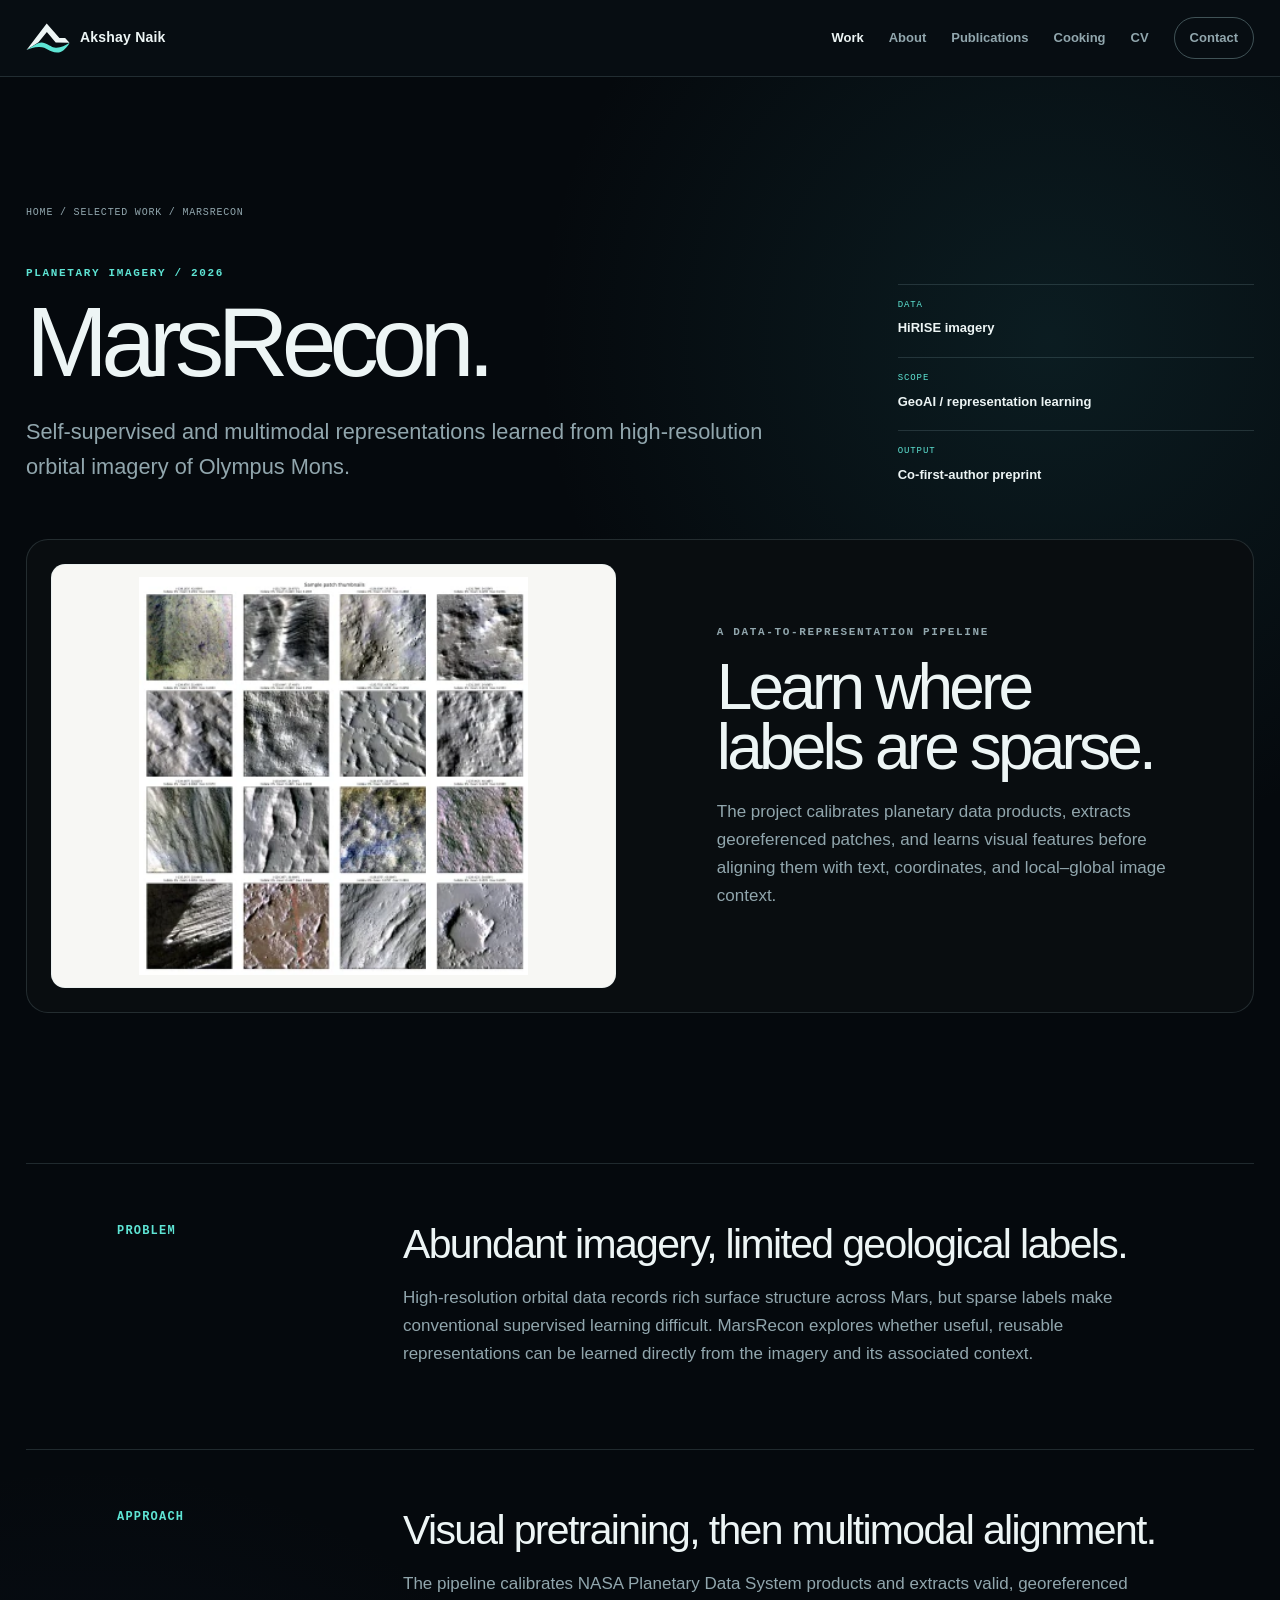
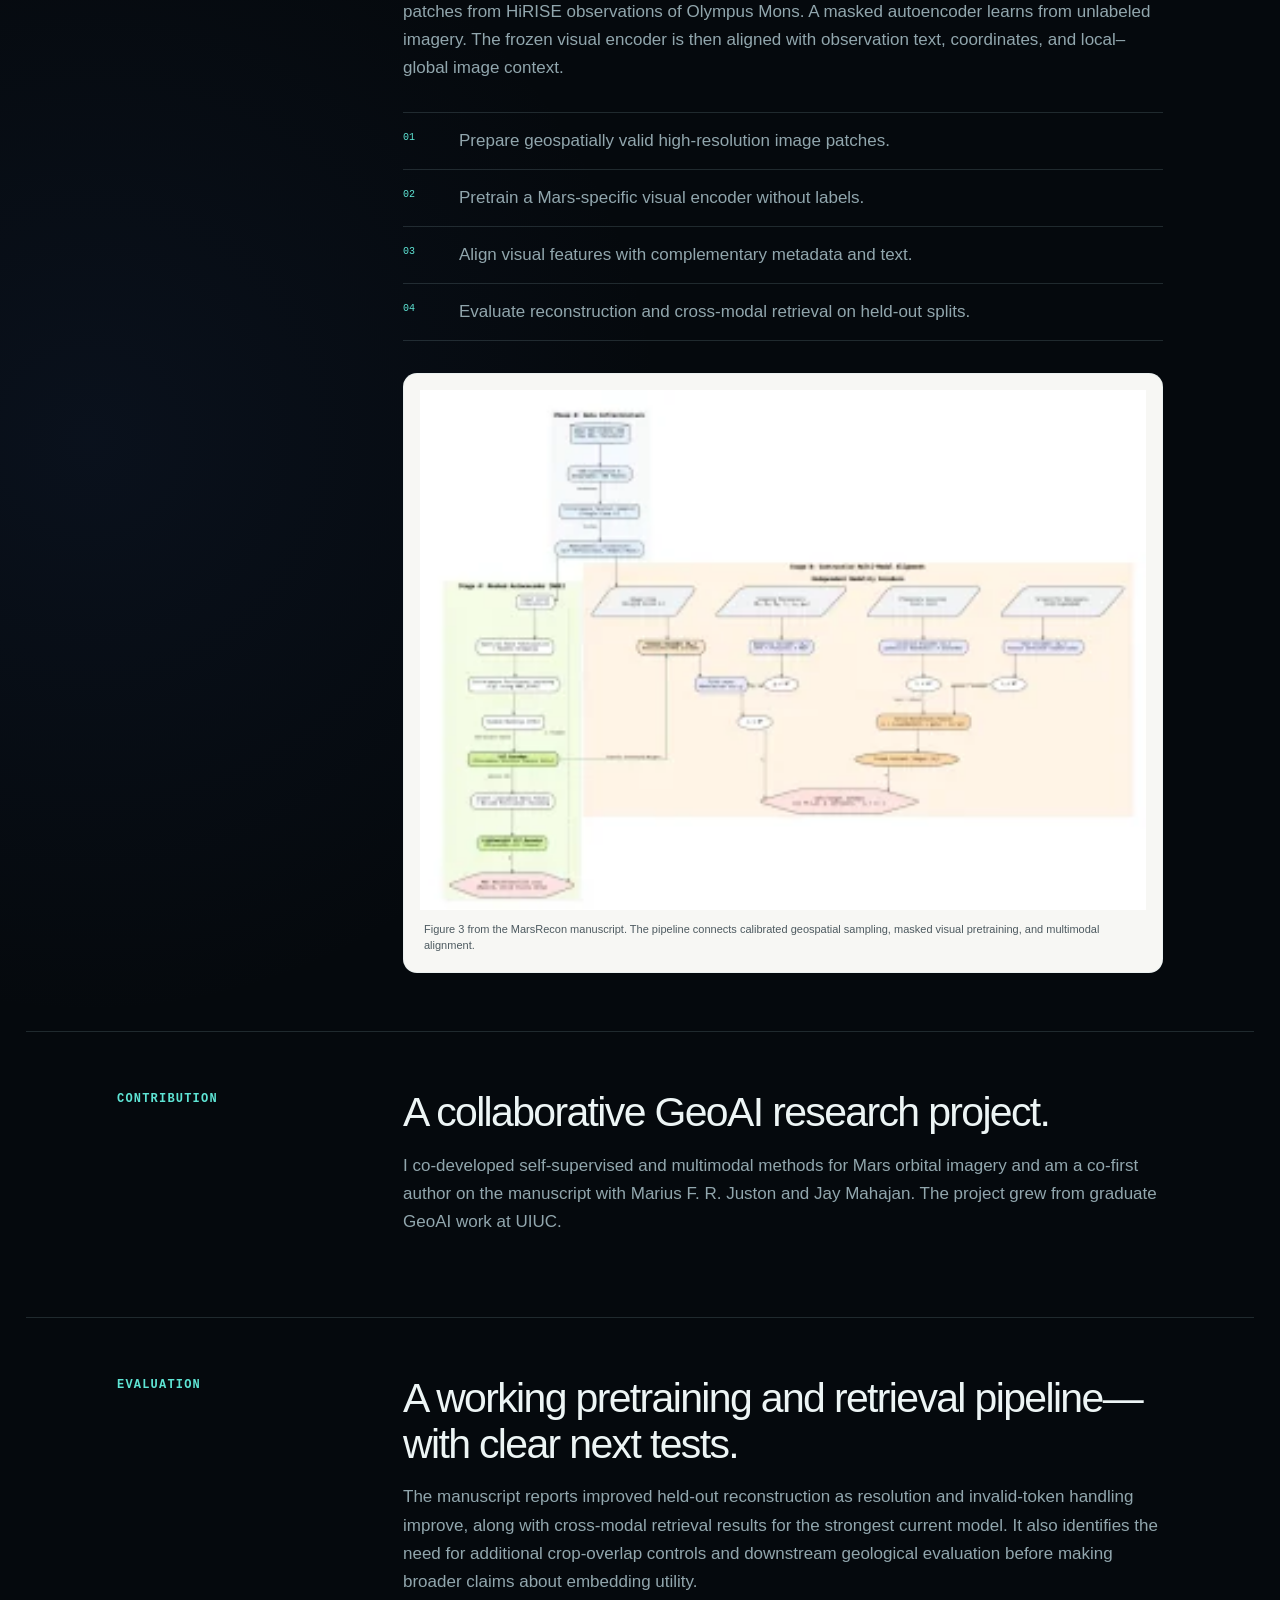
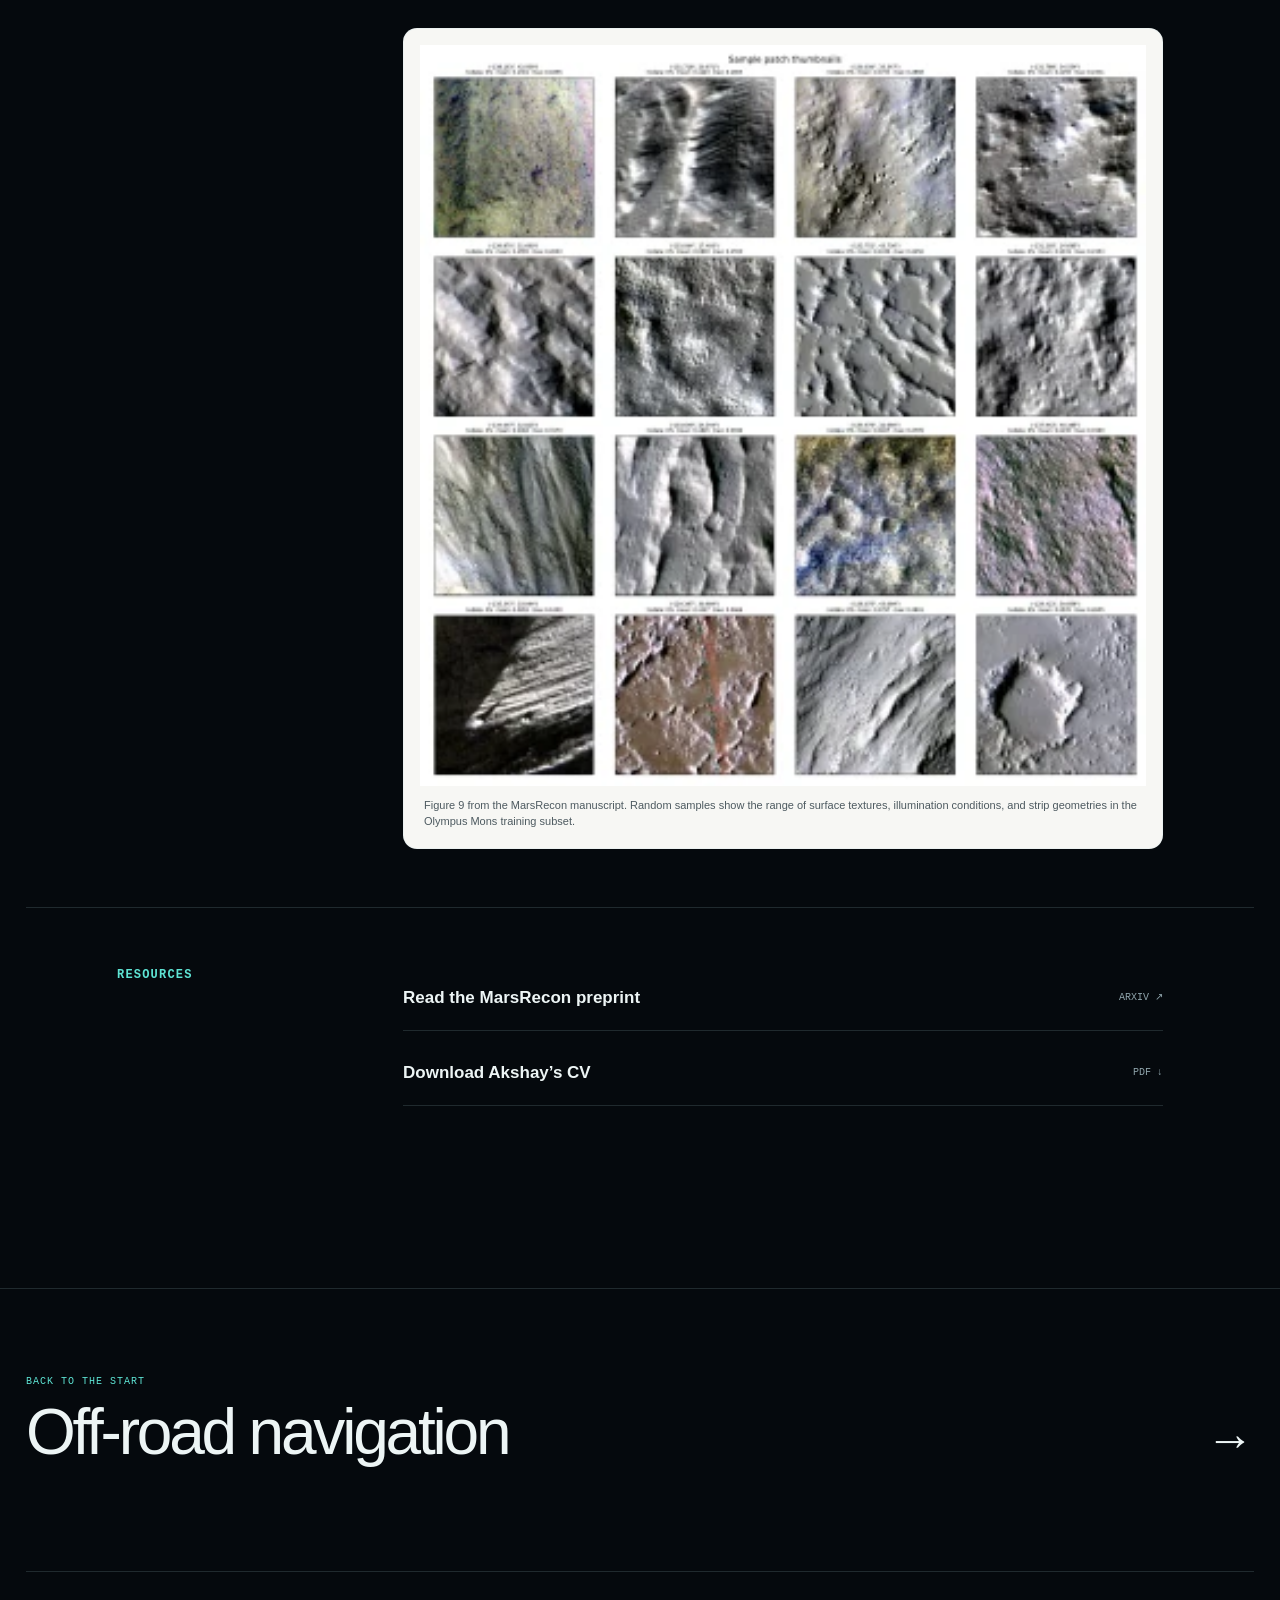
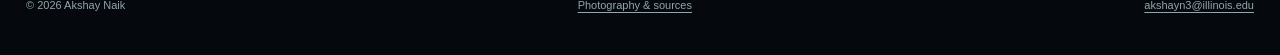
==== commit 116047c1: "Add Land and Water logo to page headers" ====
--- a/public/projects/marsrecon/index.html
+++ b/public/projects/marsrecon/index.html
@@ -12,7 +12,7 @@
 <body>
   <a class="skip-link" href="#main">Skip to content</a>
   <div class="scroll-progress" aria-hidden="true" data-scroll-progress></div>
-  <header class="site-header"><div class="container nav-shell"><a class="wordmark" href="../../"><span class="wordmark-mark" aria-hidden="true">AN</span><span>Akshay Naik</span></a><button class="menu-button" type="button" aria-expanded="false" aria-controls="site-menu" data-menu-button>Menu</button><nav class="nav-links" id="site-menu" aria-label="Main navigation" data-menu data-open="false"><a aria-current="page" href="../../#work">Work</a><a href="../../#about">About</a><a href="../../#publications">Publications</a><a href="../../#cooking">Cooking</a><a href="../../assets/Akshay-Naik-CV.pdf">CV</a><a class="nav-cta" href="mailto:akshayn3@illinois.edu">Contact</a></nav></div></header>
+  <header class="site-header"><div class="container nav-shell"><a class="wordmark" href="../../" aria-label="Akshay Naik, home"><img class="wordmark-mark" src="../../assets/land-water-logo.svg" width="44" height="30" alt="" aria-hidden="true"><span>Akshay Naik</span></a><button class="menu-button" type="button" aria-expanded="false" aria-controls="site-menu" data-menu-button>Menu</button><nav class="nav-links" id="site-menu" aria-label="Main navigation" data-menu data-open="false"><a aria-current="page" href="../../#work">Work</a><a href="../../#about">About</a><a href="../../#publications">Publications</a><a href="../../#cooking">Cooking</a><a href="../../assets/Akshay-Naik-CV.pdf">CV</a><a class="nav-cta" href="mailto:akshayn3@illinois.edu">Contact</a></nav></div></header>
   <main id="main">
     <section class="project-hero">
       <div class="container">
--- a/public/styles.css
+++ b/public/styles.css
@@ -52,8 +52,8 @@
 
 .site-header { position: sticky; top: 0; z-index: 30; border-bottom: 1px solid var(--line); background: #070d12; }
 .nav-shell { min-height: 76px; display: flex; align-items: center; justify-content: space-between; gap: 24px; }
-.wordmark { display: inline-flex; align-items: center; gap: 12px; text-decoration: none; font-size: 14px; font-weight: 720; letter-spacing: .015em; }
-.wordmark-mark { width: 30px; height: 30px; display: grid; place-items: center; border: 1px solid var(--line-strong); border-radius: 50%; color: var(--cyan); font-family: var(--font-mono); font-size: 10px; letter-spacing: -.06em; box-shadow: inset 0 0 18px rgba(94,228,212,.08); }
+.wordmark { display: inline-flex; align-items: center; gap: 10px; min-height: 44px; flex-shrink: 0; white-space: nowrap; text-decoration: none; font-size: 14px; font-weight: 720; letter-spacing: .015em; }
+.wordmark-mark { display: block; width: 44px; height: 30px; flex: none; object-fit: contain; }
 .nav-links { display: flex; align-items: center; gap: 25px; }
 .nav-links a { text-decoration: none; color: var(--ink-soft); font-size: 13px; font-weight: 650; }
 .nav-links a:hover, .nav-links a[aria-current="page"] { color: var(--ink); }
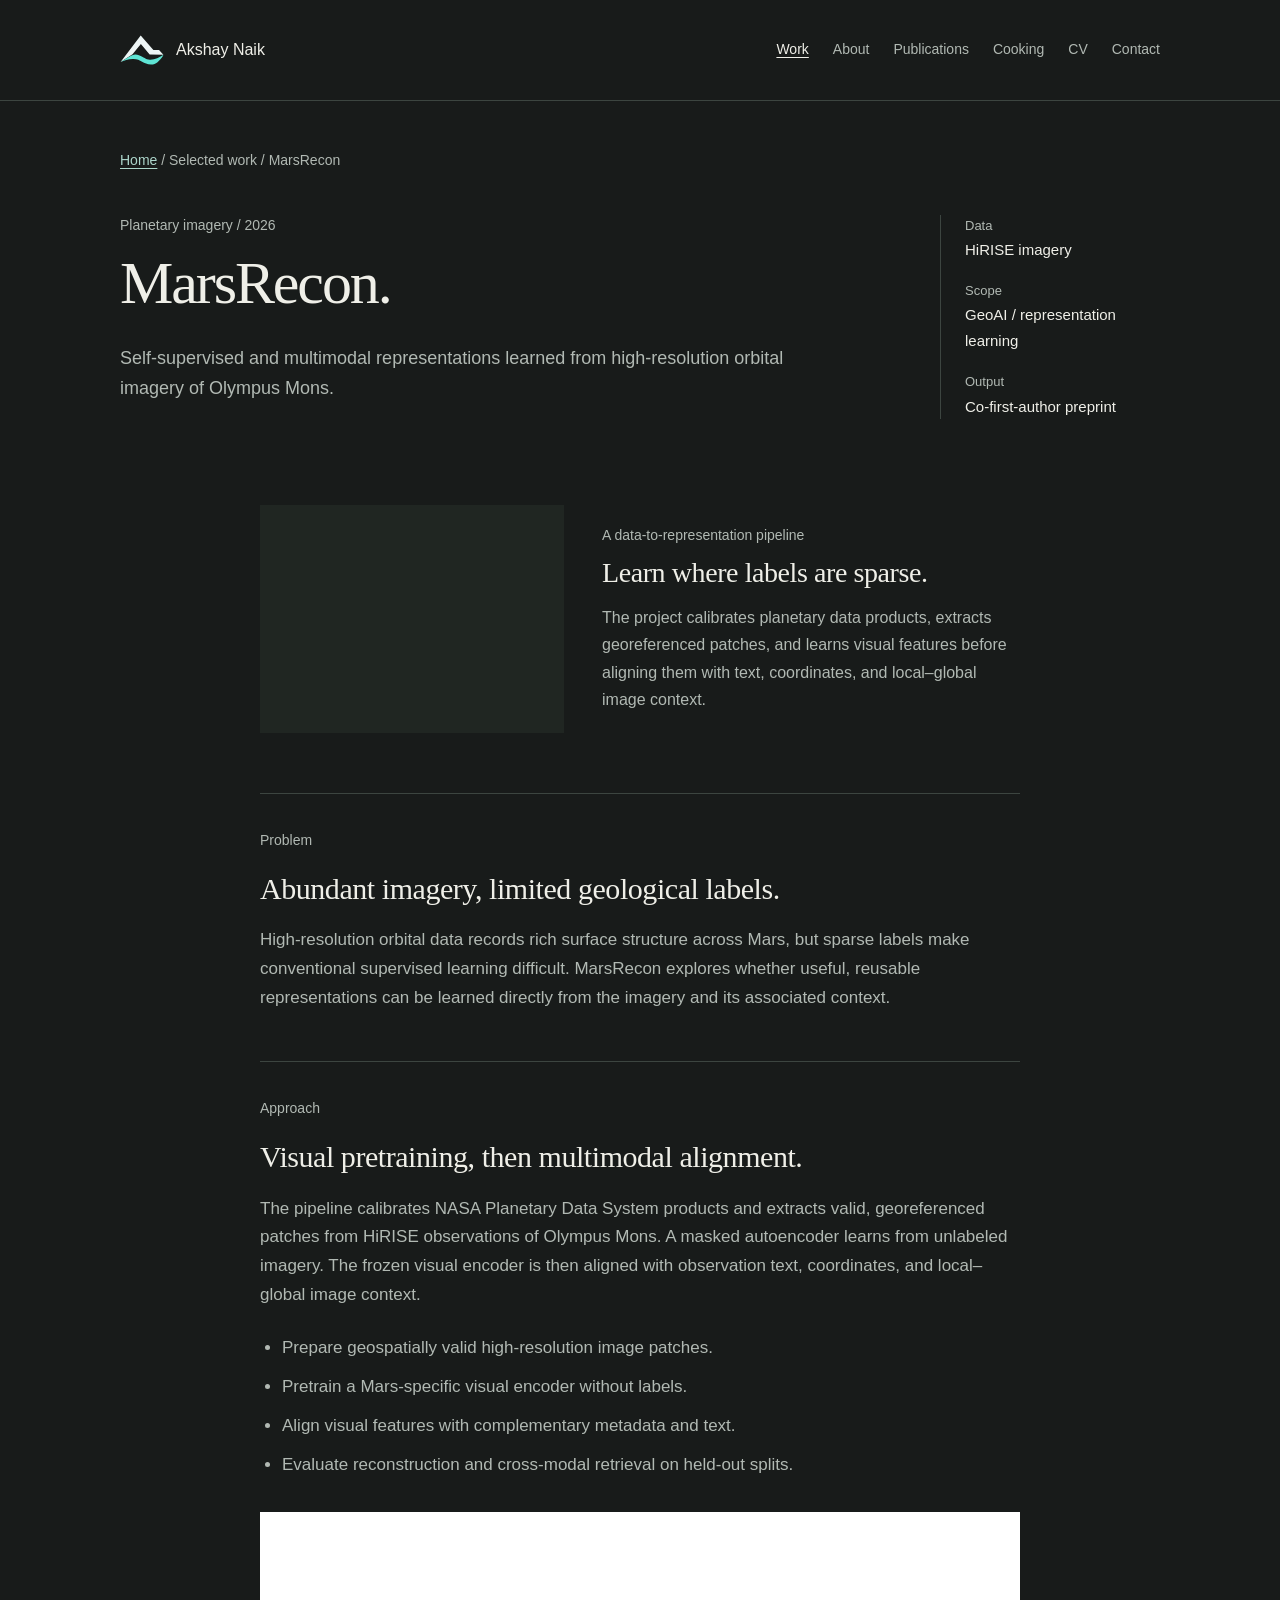
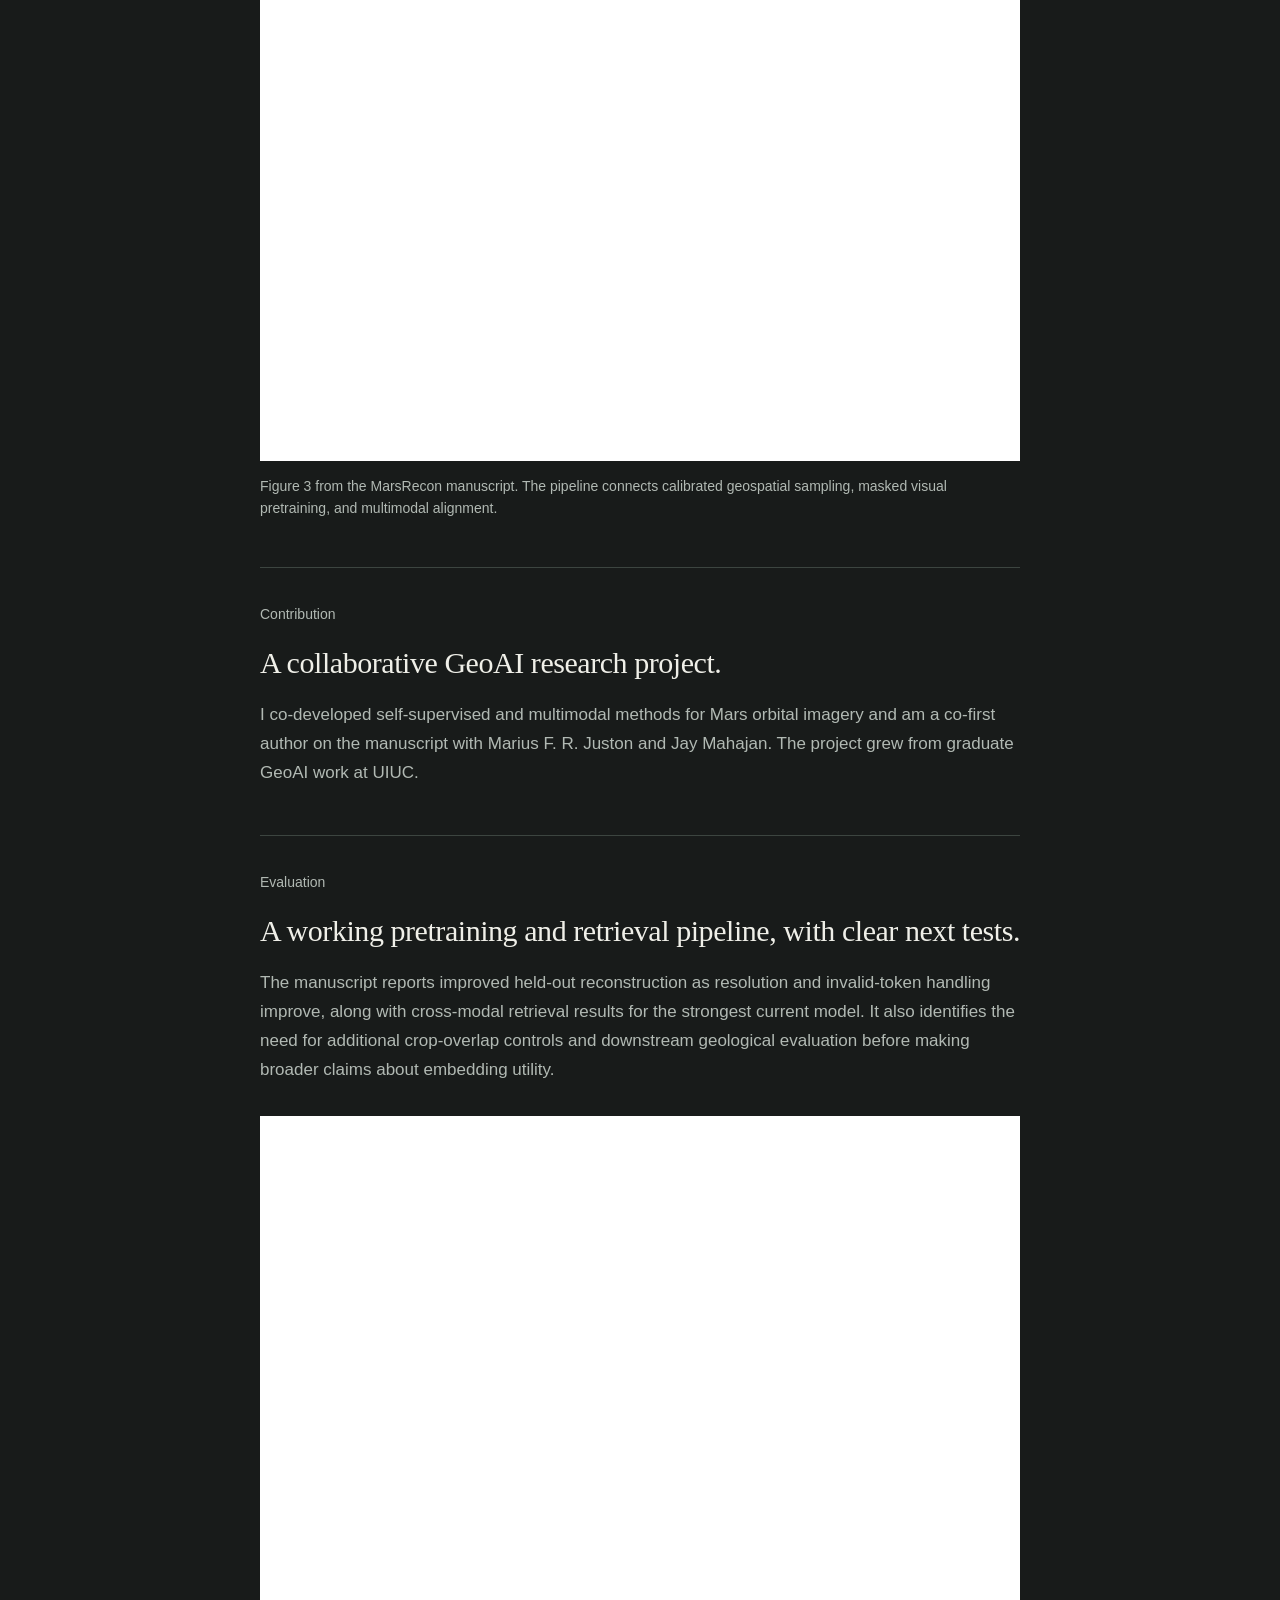
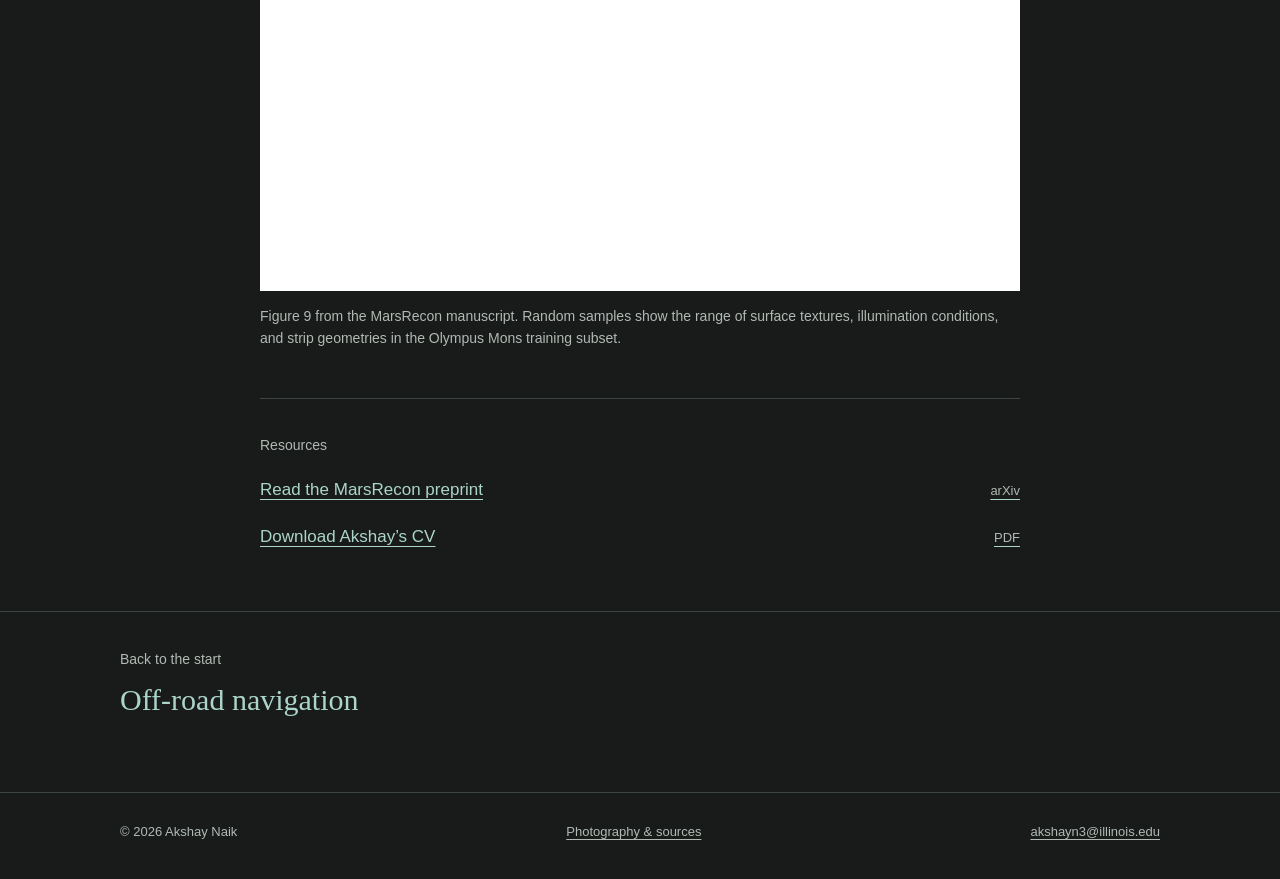
==== commit 5fd1a526: "Simplify portfolio with a personal minimal design" ====
--- a/public/projects/marsrecon/index.html
+++ b/public/projects/marsrecon/index.html
@@ -3,15 +3,28 @@
 <head>
   <meta charset="utf-8"><meta name="viewport" content="width=device-width, initial-scale=1">
   <meta name="description" content="MarsRecon learns self-supervised and multimodal representations from high-resolution Mars orbital imagery.">
-  <meta name="theme-color" content="#05090d">
-  <title>MarsRecon — Akshay Naik</title>
-  <link rel="icon" href="../../assets/favicon.svg" type="image/svg+xml"><link rel="stylesheet" href="../../styles.css"><script>document.documentElement.classList.add('js')</script><script src="../../script.js" defer></script>
+  <meta name="theme-color" content="#181b1a">
+  <title>MarsRecon | Akshay Naik</title>
+  <link rel="icon" href="../../assets/favicon-land-water.svg" type="image/svg+xml" sizes="any"><link rel="stylesheet" href="../../styles.css"><script src="../../script.js" defer></script>
   <link rel="canonical" href="https://akshayn3.github.io/projects/marsrecon/">
   <meta property="og:url" content="https://akshayn3.github.io/projects/marsrecon/">
+  <meta property="og:site_name" content="Akshay Naik">
+  <meta property="og:title" content="MarsRecon | Akshay Naik">
+  <meta property="og:description" content="MarsRecon learns self-supervised and multimodal representations from high-resolution Mars orbital imagery.">
+  <meta property="og:type" content="website">
+  <meta property="og:image" content="https://akshayn3.github.io/assets/social-land-water.png">
+  <meta property="og:image:type" content="image/png">
+  <meta property="og:image:width" content="1200">
+  <meta property="og:image:height" content="630">
+  <meta property="og:image:alt" content="Akshay Naik’s Land &amp; Water logo: a white ridge and cyan wave on a dark background.">
+  <meta name="twitter:card" content="summary_large_image">
+  <meta name="twitter:title" content="MarsRecon | Akshay Naik">
+  <meta name="twitter:description" content="MarsRecon learns self-supervised and multimodal representations from high-resolution Mars orbital imagery.">
+  <meta name="twitter:image" content="https://akshayn3.github.io/assets/social-land-water.png">
+  <meta name="twitter:image:alt" content="Akshay Naik’s Land &amp; Water logo: a white ridge and cyan wave on a dark background.">
 </head>
 <body>
   <a class="skip-link" href="#main">Skip to content</a>
-  <div class="scroll-progress" aria-hidden="true" data-scroll-progress></div>
   <header class="site-header"><div class="container nav-shell"><a class="wordmark" href="../../" aria-label="Akshay Naik, home"><img class="wordmark-mark" src="../../assets/land-water-logo.svg" width="44" height="30" alt="" aria-hidden="true"><span>Akshay Naik</span></a><button class="menu-button" type="button" aria-expanded="false" aria-controls="site-menu" data-menu-button>Menu</button><nav class="nav-links" id="site-menu" aria-label="Main navigation" data-menu data-open="false"><a aria-current="page" href="../../#work">Work</a><a href="../../#about">About</a><a href="../../#publications">Publications</a><a href="../../#cooking">Cooking</a><a href="../../assets/Akshay-Naik-CV.pdf">CV</a><a class="nav-cta" href="mailto:akshayn3@illinois.edu">Contact</a></nav></div></header>
   <main id="main">
     <section class="project-hero">
@@ -21,17 +34,17 @@
           <div><p class="eyebrow">Planetary imagery / 2026</p><h1>MarsRecon.</h1><p class="project-summary">Self-supervised and multimodal representations learned from high-resolution orbital imagery of Olympus Mons.</p></div>
           <dl class="project-meta"><div><dt>Data</dt><dd>HiRISE imagery</dd></div><div><dt>Scope</dt><dd>GeoAI / representation learning</dd></div><div><dt>Output</dt><dd>Co-first-author preprint</dd></div></dl>
         </div>
-        <div class="mars-card" style="margin-top:54px"><div class="mars-visual"><img src="../../assets/optimized/marsrecon-patches-640.webp" alt="Grid of authentic Olympus Mons image patches used in MarsRecon" width="1422" height="1450" srcset="../../assets/optimized/marsrecon-patches-320.webp 320w, ../../assets/optimized/marsrecon-patches-640.webp 640w, ../../assets/optimized/marsrecon-patches-1422.webp 1422w" decoding="async" sizes="(max-width: 680px) calc(100vw - 90px), (max-width: 940px) calc(100vw - 126px), 560px"></div><div class="mars-copy"><p class="eyebrow">A data-to-representation pipeline</p><h3>Learn where labels are sparse.</h3><p>The project calibrates planetary data products, extracts georeferenced patches, and learns visual features before aligning them with text, coordinates, and local–global image context.</p></div></div>
+        <div class="mars-card" style="margin-top:54px"><div class="mars-visual"><img src="../../assets/optimized/marsrecon-patches-640.webp" alt="Grid of authentic Olympus Mons image patches used in MarsRecon" width="1422" height="1450" srcset="../../assets/optimized/marsrecon-patches-320.webp 320w, ../../assets/optimized/marsrecon-patches-640.webp 640w, ../../assets/optimized/marsrecon-patches-1422.webp 1422w" decoding="async" sizes="(max-width: 470px) calc(100vw - 40px), (max-width: 600px) 430px, (max-width: 900px) 280px, 304px"></div><div class="mars-copy"><p class="eyebrow">A data-to-representation pipeline</p><h3>Learn where labels are sparse.</h3><p>The project calibrates planetary data products, extracts georeferenced patches, and learns visual features before aligning them with text, coordinates, and local–global image context.</p></div></div>
       </div>
     </section>
     <div class="container project-body">
       <section class="project-section"><h2>Problem</h2><div class="project-prose"><h3>Abundant imagery, limited geological labels.</h3><p>High-resolution orbital data records rich surface structure across Mars, but sparse labels make conventional supervised learning difficult. MarsRecon explores whether useful, reusable representations can be learned directly from the imagery and its associated context.</p></div></section>
-      <section class="project-section"><h2>Approach</h2><div class="project-prose"><h3>Visual pretraining, then multimodal alignment.</h3><p>The pipeline calibrates NASA Planetary Data System products and extracts valid, georeferenced patches from HiRISE observations of Olympus Mons. A masked autoencoder learns from unlabeled imagery. The frozen visual encoder is then aligned with observation text, coordinates, and local–global image context.</p><ul><li>Prepare geospatially valid high-resolution image patches.</li><li>Pretrain a Mars-specific visual encoder without labels.</li><li>Align visual features with complementary metadata and text.</li><li>Evaluate reconstruction and cross-modal retrieval on held-out splits.</li></ul><figure class="research-figure"><a href="../../assets/optimized/marsrecon-pipeline-1430.webp" aria-label="Enlarge research figure"><img src="../../assets/optimized/marsrecon-pipeline-640.webp" alt="MarsRecon pipeline from calibrated HiRISE products through masked autoencoding and multimodal alignment" width="1430" height="1020" loading="lazy" srcset="../../assets/optimized/marsrecon-pipeline-320.webp 320w, ../../assets/optimized/marsrecon-pipeline-640.webp 640w, ../../assets/optimized/marsrecon-pipeline-1430.webp 1430w" decoding="async" sizes="(max-width: 680px) calc(100vw - 30px), (max-width: 940px) calc(100vw - 52px), 720px"></a><figcaption>Figure 3 from the MarsRecon manuscript. The pipeline connects calibrated geospatial sampling, masked visual pretraining, and multimodal alignment.</figcaption></figure></div></section>
+      <section class="project-section"><h2>Approach</h2><div class="project-prose"><h3>Visual pretraining, then multimodal alignment.</h3><p>The pipeline calibrates NASA Planetary Data System products and extracts valid, georeferenced patches from HiRISE observations of Olympus Mons. A masked autoencoder learns from unlabeled imagery. The frozen visual encoder is then aligned with observation text, coordinates, and local–global image context.</p><ul><li>Prepare geospatially valid high-resolution image patches.</li><li>Pretrain a Mars-specific visual encoder without labels.</li><li>Align visual features with complementary metadata and text.</li><li>Evaluate reconstruction and cross-modal retrieval on held-out splits.</li></ul><figure class="research-figure"><a href="../../assets/optimized/marsrecon-pipeline-1430.webp" aria-label="Enlarge research figure"><img src="../../assets/optimized/marsrecon-pipeline-640.webp" alt="MarsRecon pipeline from calibrated HiRISE products through masked autoencoding and multimodal alignment" width="1430" height="1020" loading="lazy" srcset="../../assets/optimized/marsrecon-pipeline-320.webp 320w, ../../assets/optimized/marsrecon-pipeline-640.webp 640w, ../../assets/optimized/marsrecon-pipeline-1430.webp 1430w" decoding="async" sizes="(max-width: 800px) calc(100vw - 40px), 760px"></a><figcaption>Figure 3 from the MarsRecon manuscript. The pipeline connects calibrated geospatial sampling, masked visual pretraining, and multimodal alignment.</figcaption></figure></div></section>
       <section class="project-section"><h2>Contribution</h2><div class="project-prose"><h3>A collaborative GeoAI research project.</h3><p>I co-developed self-supervised and multimodal methods for Mars orbital imagery and am a co-first author on the manuscript with Marius F. R. Juston and Jay Mahajan. The project grew from graduate GeoAI work at UIUC.</p></div></section>
-      <section class="project-section"><h2>Evaluation</h2><div class="project-prose"><h3>A working pretraining and retrieval pipeline—with clear next tests.</h3><p>The manuscript reports improved held-out reconstruction as resolution and invalid-token handling improve, along with cross-modal retrieval results for the strongest current model. It also identifies the need for additional crop-overlap controls and downstream geological evaluation before making broader claims about embedding utility.</p><figure class="research-figure"><a href="../../assets/optimized/marsrecon-patches-1422.webp" aria-label="Enlarge research figure"><img src="../../assets/optimized/marsrecon-patches-640.webp" alt="Sixteen example HiRISE patches showing varied Olympus Mons terrain and illumination" width="1422" height="1450" loading="lazy" srcset="../../assets/optimized/marsrecon-patches-320.webp 320w, ../../assets/optimized/marsrecon-patches-640.webp 640w, ../../assets/optimized/marsrecon-patches-1422.webp 1422w" decoding="async" sizes="(max-width: 680px) calc(100vw - 30px), (max-width: 940px) calc(100vw - 52px), 720px"></a><figcaption>Figure 9 from the MarsRecon manuscript. Random samples show the range of surface textures, illumination conditions, and strip geometries in the Olympus Mons training subset.</figcaption></figure></div></section>
-      <section class="project-section"><h2>Resources</h2><div class="project-prose resource-list"><a class="resource-link" href="https://arxiv.org/abs/2609.22379">Read the MarsRecon preprint <span>arXiv ↗</span></a><a class="resource-link" href="../../assets/Akshay-Naik-CV.pdf">Download Akshay’s CV <span>PDF ↓</span></a></div></section>
+      <section class="project-section"><h2>Evaluation</h2><div class="project-prose"><h3>A working pretraining and retrieval pipeline, with clear next tests.</h3><p>The manuscript reports improved held-out reconstruction as resolution and invalid-token handling improve, along with cross-modal retrieval results for the strongest current model. It also identifies the need for additional crop-overlap controls and downstream geological evaluation before making broader claims about embedding utility.</p><figure class="research-figure"><a href="../../assets/optimized/marsrecon-patches-1422.webp" aria-label="Enlarge research figure"><img src="../../assets/optimized/marsrecon-patches-640.webp" alt="Sixteen example HiRISE patches showing varied Olympus Mons terrain and illumination" width="1422" height="1450" loading="lazy" srcset="../../assets/optimized/marsrecon-patches-320.webp 320w, ../../assets/optimized/marsrecon-patches-640.webp 640w, ../../assets/optimized/marsrecon-patches-1422.webp 1422w" decoding="async" sizes="(max-width: 800px) calc(100vw - 40px), 760px"></a><figcaption>Figure 9 from the MarsRecon manuscript. Random samples show the range of surface textures, illumination conditions, and strip geometries in the Olympus Mons training subset.</figcaption></figure></div></section>
+      <section class="project-section"><h2>Resources</h2><div class="project-prose resource-list"><a class="resource-link" href="https://arxiv.org/abs/2609.22379">Read the MarsRecon preprint <span>arXiv</span></a><a class="resource-link" href="../../assets/Akshay-Naik-CV.pdf">Download Akshay’s CV <span>PDF</span></a></div></section>
     </div>
-    <aside class="next-project"><a class="container" href="../off-road/"><span><small>Back to the start</small><strong>Off-road navigation</strong></span><span class="arrow" aria-hidden="true">→</span></a></aside>
+    <aside class="next-project"><a class="container" href="../off-road/"><span><small>Back to the start</small><strong>Off-road navigation</strong></span></a></aside>
   </main>
   <footer class="site-footer"><div class="container footer-grid"><span>© <span data-year>2026</span> Akshay Naik</span><a href="../../credits.html">Photography &amp; sources</a><a href="mailto:akshayn3@illinois.edu">akshayn3@illinois.edu</a></div></footer>
 </body>
--- a/public/styles.css
+++ b/public/styles.css
@@ -1,419 +1,280 @@
+/* A quiet personal page. System fonts, real photographs, and no motion layer. */
 :root {
   color-scheme: dark;
-  --canvas: #05090d;
-  --surface: #0b141b;
-  --surface-2: #101d25;
-  --ink: #edf5f5;
-  --ink-soft: #91a6ad;
-  --cyan: #5ee4d4;
-  --cyan-bright: #9af8ed;
-  --blue: #68a7ff;
-  --ember: #ffaf68;
-  --line: rgba(173, 213, 218, 0.16);
-  --line-strong: rgba(173, 213, 218, 0.34);
-  --radius: 22px;
-  --radius-sm: 12px;
-  --media-radius: 14px;
-  --media-matte: #091219;
-  --media-portrait: 4 / 5;
-  --media-landscape: 4 / 3;
-  --media-square: 1;
-  --media-portrait-max: 320px;
-  --max: 1260px;
-  --font-sans: "Avenir Next", Avenir, "Segoe UI", Helvetica, Arial, sans-serif;
-  --font-mono: "SFMono-Regular", Consolas, "Liberation Mono", monospace;
-}
-
+  --paper: #181b1a;
+  --ink: #efefe8;
+  --muted: #b1b9b3;
+  --link: #acd5ca;
+  --line: #3c4540;
+  --matte: #202622;
+  --serif: "Iowan Old Style", "Palatino Linotype", "Book Antiqua", Palatino, Georgia, serif;
+  --sans: -apple-system, BlinkMacSystemFont, "Segoe UI", sans-serif;
+  --portrait-ratio: 4 / 5;
+  --research-ratio: 4 / 3;
+}
 * { box-sizing: border-box; }
-html { scroll-behavior: smooth; scroll-padding-top: 92px; }
-body {
-  margin: 0;
-  overflow-x: hidden;
-  background: radial-gradient(circle at 82% 7%, rgba(39,117,125,.18), transparent 32rem), radial-gradient(circle at 7% 42%, rgba(44,75,140,.12), transparent 36rem), var(--canvas);
-  color: var(--ink);
-  font-family: var(--font-sans);
-  font-size: 17px;
-  line-height: 1.65;
-  -webkit-font-smoothing: antialiased;
-}
-img { display: block; max-width: 100%; }
-a { color: inherit; text-decoration-thickness: 1px; text-underline-offset: .24em; }
-a:hover { color: var(--cyan); }
-button, a { -webkit-tap-highlight-color: transparent; }
-:focus-visible { outline: 3px solid var(--ember); outline-offset: 4px; border-radius: 5px; }
-.container { width: min(calc(100% - 52px), var(--max)); margin-inline: auto; }
-.skip-link { position: fixed; top: 10px; left: 12px; z-index: 100; transform: translateY(-180%); padding: 8px 14px; background: var(--ink); color: var(--canvas); border-radius: 7px; }
-.skip-link:focus { transform: none; }
-.scroll-progress { position: fixed; inset: 0 0 auto; z-index: 99; height: 2px; transform: scaleX(0); transform-origin: left; background: linear-gradient(90deg, var(--cyan), var(--blue), var(--ember)); }
-@supports (animation-timeline: scroll()) {
-  .scroll-progress { animation: reading-progress 1s linear both; animation-timeline: scroll(root block); }
-}
-@keyframes reading-progress { from { transform: scaleX(0); } to { transform: scaleX(1); } }
-
-.site-header { position: sticky; top: 0; z-index: 30; border-bottom: 1px solid var(--line); background: #070d12; }
-.nav-shell { min-height: 76px; display: flex; align-items: center; justify-content: space-between; gap: 24px; }
-.wordmark { display: inline-flex; align-items: center; gap: 10px; min-height: 44px; flex-shrink: 0; white-space: nowrap; text-decoration: none; font-size: 14px; font-weight: 720; letter-spacing: .015em; }
-.wordmark-mark { display: block; width: 44px; height: 30px; flex: none; object-fit: contain; }
-.nav-links { display: flex; align-items: center; gap: 25px; }
-.nav-links a { text-decoration: none; color: var(--ink-soft); font-size: 13px; font-weight: 650; }
-.nav-links a:hover, .nav-links a[aria-current="page"] { color: var(--ink); }
-.nav-cta { padding: 9px 15px; border: 1px solid var(--line-strong); border-radius: 999px; }
-.menu-button { display: none; border: 0; background: transparent; color: var(--ink); font: inherit; font-size: 14px; font-weight: 700; }
-
-.eyebrow { margin: 0 0 16px; color: var(--cyan); font-family: var(--font-mono); font-size: 11px; font-weight: 700; letter-spacing: .15em; line-height: 1.4; text-transform: uppercase; }
-.hero { position: relative; isolation: isolate; display: grid; align-items: center; padding: clamp(40px,5vw,72px) 0 95px; overflow: clip; }
-.field-art { position: absolute; inset: 0; z-index: -1; opacity: .55; pointer-events: none; background: url("assets/field-lines.svg") center/cover; }
-.hero::before, .hero::after { content: ""; position: absolute; pointer-events: none; border: 1px solid rgba(94,228,212,.15); border-radius: 50%; }
-.hero::before { width: 620px; height: 620px; right: -240px; top: -170px; }
-.hero::after { width: 430px; height: 430px; right: -145px; top: -75px; }
-.hero-grid { display: grid; grid-template-columns: minmax(0,1fr) minmax(280px,.52fr); gap: clamp(48px,6vw,90px); align-items: center; }
-.hero h1 { max-width: 900px; margin: 0 0 30px; font-size: clamp(3.7rem,7vw,6.65rem); font-weight: 520; letter-spacing: -.065em; line-height: .96; text-wrap: balance; }
-.hero h1 span { display: block; background: linear-gradient(100deg,var(--cyan-bright),var(--blue)); -webkit-background-clip: text; color: transparent; }
-.hero-intro { max-width: 700px; margin: 0; color: var(--ink-soft); font-size: clamp(1.08rem,1.8vw,1.3rem); line-height: 1.55; }
-.hero-actions { display: flex; flex-wrap: wrap; gap: 12px; margin-top: 35px; }
-.button { display: inline-flex; min-height: 48px; align-items: center; justify-content: center; gap: 10px; padding: 10px 18px; border: 1px solid var(--line-strong); border-radius: 999px; text-decoration: none; font-size: 13px; font-weight: 740; transition: transform .2s ease, background-color .2s ease, border-color .2s ease, color .2s ease; }
-.button:hover { transform: translateY(-3px); border-color: var(--cyan); color: var(--cyan-bright); }
-.button-primary { border-color: var(--cyan); background: var(--cyan); color: #03100f; box-shadow: 0 0 30px rgba(94,228,212,.16); }
-.button-primary:hover { background: var(--cyan-bright); color: #03100f; }
-.arrow { font-size: 1.2em; line-height: 1; }
-.portrait-wrap { position: relative; isolation: isolate; width: min(100%,285px); justify-self: end; padding: 8px; border: 1px solid var(--line-strong); border-radius: var(--radius); background: linear-gradient(145deg,rgba(94,228,212,.08),rgba(5,9,13,.9)); }
-.portrait-frame { position: relative; overflow: hidden; aspect-ratio: var(--media-portrait); border-radius: var(--media-radius); background: var(--media-matte); }
-.portrait-frame::after { content: ""; position: absolute; inset: 0; pointer-events: none; box-shadow: inset 0 0 30px rgba(0,0,0,.12); }
-.portrait-frame > a { position: absolute; inset: 0; display: block; }
-.portrait-frame > a:focus-visible { outline-offset: -4px; }
-.portrait-frame img { position: absolute; inset: 0; width: 100%; height: 100%; object-fit: cover; object-position: 50% 35%; }
-.portrait-tag { position: relative; display: flex; align-items: start; gap: 14px; width: 100%; padding: 20px 12px 14px; color: var(--ink-soft); font-size: 11px; line-height: 1.6; }
-.portrait-tag strong { display: block; margin-bottom: 4px; color: var(--ink); font-size: 14px; }
-.portrait-tag span:not(.portrait-tag-index) { display: block; }
-.portrait-tag-index { color: var(--cyan); font-family: var(--font-mono); font-size: 10px; padding-top: 3px; }
-.hero-bottom { position: absolute; bottom: 25px; left: 0; right: 0; display: flex; align-items: center; justify-content: space-between; gap: 20px; padding-top: 20px; border-top: 1px solid var(--line); color: var(--ink-soft); font-family: var(--font-mono); font-size: 10px; letter-spacing: .02em; }
-.hero-bottom a { text-decoration: none; }
-.hero-bottom a span { display: inline-block; margin-left: 14px; color: var(--cyan); animation: scroll-cue 2s ease-in-out infinite; }
-@keyframes scroll-cue { 50% { transform: translateY(5px); } }
-.orbit { position: absolute; z-index: 3; width: 65px; height: 65px; right: -24px; top: 13%; border: 1px solid var(--cyan); border-radius: 50%; opacity: .75; animation: pulse 3s ease-in-out infinite; }
-.orbit::after { content: ""; position: absolute; width: 8px; height: 8px; right: 6px; top: 9px; border-radius: 50%; background: var(--cyan); box-shadow: 0 0 16px var(--cyan); }
-@keyframes pulse { 50% { transform: scale(1.08); opacity: .42; } }
-
-.signal-strip { border-block: 1px solid var(--line); background: rgba(7,16,23,.56); }
-.signal-grid { display: grid; grid-template-columns: 1.25fr 1fr 1fr 1fr; }
-.signal-item { min-height: 108px; padding: 22px 28px; border-right: 1px solid var(--line); display: flex; flex-direction: column; justify-content: center; }
-.signal-item:first-child { padding-left: 0; }
-.signal-item:last-child { border-right: 0; }
-.signal-label { color: var(--cyan); font-family: var(--font-mono); font-size: 10px; letter-spacing: .13em; text-transform: uppercase; }
-.signal-value { margin-top: 5px; color: var(--ink); font-size: 14px; font-weight: 640; line-height: 1.38; }
-
-.section { position: relative; padding: clamp(64px,7vw,96px) 0; }
-.section-rule { border-top: 1px solid var(--line); }
-.section-heading { display: grid; grid-template-columns: .32fr 1fr; gap: 34px; align-items: start; margin-bottom: 58px; }
-.section-heading h2 { max-width: 820px; margin: 0; font-size: clamp(2.5rem,5vw,4.6rem); font-weight: 520; letter-spacing: -.055em; line-height: 1.02; text-wrap: balance; }
-.section-heading p { max-width: 680px; margin: 20px 0 0; color: var(--ink-soft); }
-
-.work-list { display: grid; gap: 28px; }
-.work-card { position: relative; display: grid; grid-template-columns: minmax(0,1fr) minmax(320px,1fr); overflow: hidden; border: 1px solid var(--line); border-radius: var(--radius); background: linear-gradient(135deg,rgba(16,29,37,.96),rgba(7,16,23,.96)); transition: border-color .2s ease; }
-.work-card:hover { border-color: var(--line-strong); }
-.work-card:nth-child(even) { grid-template-columns: minmax(320px,1fr) minmax(0,1fr); }
-.work-card:nth-child(even) .work-media { order: 2; }
-.work-media { position: relative; display: grid; place-items: center; align-self: center; aspect-ratio: var(--media-landscape); margin: 24px; padding: 12px; overflow: hidden; border: 1px solid var(--line); border-radius: var(--media-radius); background: var(--media-matte); }
-.work-media img { width: 100%; height: 100%; min-height: 0; object-fit: contain; }
-.work-copy { position: relative; z-index: 2; padding: clamp(28px,3vw,44px); display: flex; flex-direction: column; justify-content: space-between; }
-.work-copy h3 { margin: 0 0 20px; font-size: clamp(1.85rem,3vw,2.8rem); font-weight: 520; letter-spacing: -.045em; line-height: 1.08; }
-.work-copy p { margin: 0; color: var(--ink-soft); }
-.tags { display: flex; flex-wrap: wrap; gap: 8px; margin: 26px 0; }
-.tag { padding: 6px 10px; border: 1px solid var(--line); border-radius: 999px; color: var(--ink-soft); font-family: var(--font-mono); font-size: 9px; letter-spacing: .08em; text-transform: uppercase; }
-.text-link { display: inline-flex; align-items: center; gap: 9px; width: fit-content; font-size: 13px; font-weight: 760; text-decoration: none; }
-.text-link::after { content: "↗"; font-size: 17px; transition: transform .18s ease; }
-.text-link:hover::after { transform: translate(3px,-3px); }
-
-.mars-card { position: relative; display: grid; grid-template-columns: 1fr 1fr; overflow: hidden; border: 1px solid var(--line); border-radius: var(--radius); background: #090d10; }
-.mars-visual { position: relative; align-self: center; aspect-ratio: var(--media-landscape); margin: 24px; padding: 12px; overflow: hidden; border: 1px solid var(--line); border-radius: var(--media-radius); background: #f7f7f4; }
-.mars-visual img { width: 100%; height: 100%; object-fit: contain; }
-.mars-copy { padding: clamp(38px,6vw,78px); align-self: center; }
-.mars-copy h3 { margin: 0 0 20px; font-size: clamp(2.5rem,5vw,5rem); font-weight: 510; letter-spacing: -.06em; line-height: .95; }
-.mars-copy p { color: var(--ink-soft); }
-
-.about-grid { display: grid; grid-template-columns: .9fr 1.1fr; gap: clamp(54px,9vw,120px); align-items: start; }
-.about-visuals { display: grid; gap: 24px; width: 100%; max-width: 520px; justify-self: center; }
-.about-presentation { margin: 0; }
-.about-presentation a { position: relative; display: block; aspect-ratio: 3 / 2; border: 1px solid var(--line); border-radius: var(--media-radius); overflow: hidden; background: var(--media-matte); }
-.about-presentation img { position: absolute; inset: 8px; width: calc(100% - 16px); height: calc(100% - 16px); object-fit: contain; }
-.about-presentation figcaption { margin-top: 12px; color: var(--ink-soft); font-size: 12px; }
-.about-gallery { display: grid; grid-template-columns: repeat(2,minmax(0,1fr)); gap: 18px; }
-.about-moment { min-width: 0; margin: 0; }
-.about-moment a { display: block; position: relative; aspect-ratio: var(--media-portrait); border: 1px solid var(--line); border-radius: var(--media-radius); overflow: hidden; background: var(--media-matte); }
-.about-moment img { position: absolute; inset: 0; width: 100%; height: 100%; object-fit: cover; }
+html { scroll-padding-top: 24px; }
+body { margin: 0; background: var(--paper); color: var(--ink); font: 1.0625rem/1.7 var(--sans); -webkit-font-smoothing: antialiased; }
+::selection { color: var(--paper); background: var(--link); }
+a { color: var(--link); text-underline-offset: .22em; text-decoration-thickness: 1px; }
+a:hover { color: var(--ink); }
+button { font: inherit; color: inherit; cursor: pointer; }
+a, button { -webkit-tap-highlight-color: transparent; }
+:focus-visible { outline: 2px solid var(--link); outline-offset: 5px; }
+img { display: block; max-width: 100%; height: auto; }
+figure, p, h1, h2, h3, dl, dd { margin: 0; }
+p + p { margin-top: 1.15em; }
+h1, h2, h3 { font-family: var(--serif); font-weight: 400; line-height: 1.18; text-wrap: balance; }
+h1 { font-size: clamp(3rem, 6vw, 4.5rem); letter-spacing: -.035em; }
+h2 { font-size: clamp(2rem, 3.5vw, 2.625rem); letter-spacing: -.025em; }
+h3 { font-size: 1.75rem; letter-spacing: -.015em; }
+[hidden] { display: none !important; }
+.container { width: min(65rem, calc(100% - 48px)); margin-inline: auto; }
+.skip-link { position: absolute; top: 12px; left: 12px; z-index: 20; padding: 8px 14px; background: var(--paper); transform: translateY(-160%); }
+.skip-link:focus { transform: translateY(0); }
+.site-header { border-bottom: 1px solid var(--line); }
+.nav-shell { display: flex; justify-content: space-between; align-items: center; gap: 28px; min-height: 100px; position: relative; }
+.wordmark { display: inline-flex; align-items: center; gap: 12px; flex-shrink: 0; color: var(--ink); text-decoration: none; font-size: 1rem; }
+.wordmark-mark { width: 44px; height: 30px; }
+.nav-links { display: flex; align-items: center; gap: 24px; }
+.nav-links a { color: var(--muted); font-size: .875rem; text-decoration: none; }
+.nav-links a:hover, .nav-links [aria-current] { color: var(--ink); text-decoration: underline; }
+.menu-button { display: none; min-height: 44px; padding: 8px 0 8px 12px; border: 0; background: none; font-size: .9375rem; text-decoration: underline; text-underline-offset: .25em; }
+.eyebrow { color: var(--muted); font-size: .875rem; font-family: var(--sans); font-weight: 400; line-height: 1.5; }
+.hero { padding-block: 86px 90px; }
+.hero-grid { display: grid; grid-template-columns: minmax(0, 1fr) 220px; gap: 80px; align-items: start; }
+.hero .eyebrow { margin-bottom: 12px; }
+.hero-intro { max-width: 38rem; margin-top: 24px; color: var(--muted); font-size: 1.1875rem; line-height: 1.75; }
+.hero-actions { display: flex; flex-wrap: wrap; gap: 16px 26px; margin-top: 28px; }
+.button { display: inline-flex; align-items: center; min-height: 44px; padding: 0; border: 0; background: none; color: var(--link); text-decoration: underline; text-underline-offset: .25em; font-size: 1rem; line-height: 1.7; }
+.button:hover { color: var(--ink); }
+.portrait-wrap { width: 220px; padding-top: 8px; }
+.portrait-frame { aspect-ratio: var(--portrait-ratio); background: var(--matte); }
+.portrait-frame a { display: block; height: 100%; }
+.portrait-frame img { width: 100%; height: 100%; object-fit: cover; object-position: 50% 35%; }
+.portrait-tag { padding-top: 13px; font-size: .8125rem; color: var(--muted); line-height: 1.5; }
+.portrait-tag strong { display: block; color: var(--ink); font-size: .875rem; font-weight: 500; }
+.portrait-tag span { display: block; }
+.section { padding-block: 68px; }
+.section > .container { border-top: 1px solid var(--line); padding-top: 42px; }
+#work { padding-top: 0; }
+.section-heading { margin-bottom: 34px; }
+.section-heading > p { max-width: 43rem; margin-top: 18px; color: var(--muted); }
+.work-list { display: grid; gap: 0; }
+.work-card, .mars-card { display: grid; grid-template-columns: 19rem minmax(0, 1fr); gap: 38px; align-items: center; padding-block: 32px; border-bottom: 1px solid var(--line); }
+.work-list > :first-child { padding-top: 0; }
+.work-list > :last-child { border-bottom: 0; padding-bottom: 0; }
+.work-media, .mars-visual { aspect-ratio: var(--research-ratio); background: var(--matte); }
+.work-media img, .mars-visual img { width: 100%; height: 100%; object-fit: contain; }
+.work-copy .eyebrow, .mars-copy .eyebrow { margin-bottom: 10px; }
+.work-copy h3, .mars-copy h3 { margin-bottom: 15px; }
+.work-copy p:not(.eyebrow), .mars-copy p:not(.eyebrow) { font-size: 1rem; color: var(--muted); }
+.tags { display: flex; flex-wrap: wrap; gap: 4px 18px; margin-top: 15px; color: var(--muted); font-size: .8125rem; }
+.text-link { display: inline-block; font-size: .9375rem; }
+.work-copy > .text-link, .mars-copy > .text-link { margin-top: 20px; }
+.about-grid { display: grid; grid-template-columns: minmax(0, 430px) minmax(0, 1fr); gap: 54px; align-items: start; }
+.about-visuals { width: 100%; max-width: 430px; }
+.about-presentation a { display: block; background: var(--matte); }
+.about-presentation img { width: 100%; height: auto; }
+.about-presentation figcaption, .about-moment figcaption { margin-top: 10px; color: var(--muted); font-size: .8125rem; line-height: 1.55; }
+.about-gallery { display: grid; grid-template-columns: repeat(2, minmax(0, 1fr)); gap: 14px; margin-top: 28px; }
+.about-moment { min-width: 0; }
+.about-moment a { display: block; aspect-ratio: var(--portrait-ratio); background: var(--matte); }
+.about-moment img { width: 100%; height: 100%; object-fit: cover; }
 .about-scuba img { object-position: 50% 35%; }
 .about-graduation img { object-position: 50% 100%; }
-.about-moment figcaption { margin-top: 12px; color: var(--ink-soft); font-size: 12px; line-height: 1.5; }
-.about-moment figcaption strong { color: var(--ink); font-weight: 650; }
-.about-moment .eyebrow { display: block; margin-bottom: 6px; font-size: 9px; }
-.caption { margin: 12px 0 0; color: var(--ink-soft); font-size: 12px; line-height: 1.5; }
-.about-copy > p:first-child { margin-top: 0; }
-.about-copy .lead { color: var(--ink); font-size: clamp(1.22rem,2vw,1.55rem); line-height: 1.5; }
-.about-copy p { color: var(--ink-soft); }
-.about-notes { display: grid; grid-template-columns: 1fr 1fr; gap: 28px; margin-top: 40px; padding-top: 30px; border-top: 1px solid var(--line); }
-.about-note h3 { margin: 0 0 8px; font-size: 13px; color: var(--cyan); }
-.about-note p { margin: 0; font-size: 14px; }
-
-.timeline { border-top: 1px solid var(--line); }
+.about-moment strong { color: var(--ink); font-weight: 500; }
+.about-moment .eyebrow { display: block; font-size: .8125rem; margin-bottom: 5px; }
+.about-copy { min-width: 0; font-size: 1rem; color: var(--muted); }
+.about-copy .lead { color: var(--ink); }
+.about-notes { display: grid; gap: 18px; margin-top: 30px; padding-top: 26px; border-top: 1px solid var(--line); }
+.about-note h3 { margin-bottom: 3px; font: 500 .9375rem/1.5 var(--sans); color: var(--ink); letter-spacing: 0; }
+.about-note p { font-size: .9375rem; }
 .experience-item { border-bottom: 1px solid var(--line); }
-.timeline-row { display: grid; grid-template-columns: 130px minmax(0,1fr) minmax(0,1.25fr) 28px; align-items: start; gap: 28px; padding: 26px 0; list-style: none; cursor: pointer; }
+.experience-item:first-child { border-top: 1px solid var(--line); }
+.timeline-row { list-style: none; display: grid; grid-template-columns: 110px minmax(0, 1fr) minmax(0, 1fr) 20px; gap: 24px; align-items: start; padding-block: 24px; cursor: pointer; }
 .timeline-row::-webkit-details-marker { display: none; }
-.timeline-row::marker { content: ""; }
-.timeline-row:hover { background: linear-gradient(90deg,rgba(94,228,212,.05),transparent 60%); }
-.timeline-date { color: var(--cyan); font-family: var(--font-mono); font-size: 11px; }
-.timeline-role { font-weight: 700; line-height: 1.35; }
-.timeline-place { display: block; margin-top: 5px; color: var(--ink-soft); font-size: 12px; font-weight: 520; }
-.timeline-copy { margin: 0; color: var(--ink-soft); font-size: 14px; line-height: 1.55; }
-.experience-toggle { position: relative; width: 28px; height: 28px; border: 1px solid var(--line-strong); border-radius: 50%; color: var(--cyan); }
-.experience-toggle::before, .experience-toggle::after { content: ""; position: absolute; inset: 12px 8px; height: 1px; background: currentColor; }
-.experience-toggle::after { transform: rotate(90deg); transition: transform .2s ease; }
-.experience-item[open] .experience-toggle::after { transform: rotate(0); }
-.experience-item[open] .timeline-role { color: var(--cyan-bright); }
-.experience-detail { display: grid; grid-template-columns: minmax(0,360px) minmax(0,1fr); gap: 36px; margin-bottom: 26px; padding: 28px; border: 1px solid var(--line); border-radius: var(--media-radius); background: var(--surface); }
-.experience-item:not([open]) > .experience-detail { display: none; }
-.experience-media { min-width: 0; }
-.experience-figure { margin: 0; }
-.experience-figure > a { position: relative; display: block; aspect-ratio: var(--media-landscape); border: 1px solid var(--line); border-radius: var(--media-radius); overflow: hidden; background: var(--media-matte); }
-.experience-figure img { position: absolute; inset: 10px; width: calc(100% - 20px); height: calc(100% - 20px); object-fit: contain; }
-.experience-figure--logo > a { background: #f2f3ef; }
-.experience-figure--logo img { inset: 20px; width: calc(100% - 40px); height: calc(100% - 40px); }
-.experience-figure figcaption { margin-top: 12px; color: var(--ink-soft); font-size: 12px; line-height: 1.6; }
-.experience-credit { display: block; margin-top: 5px; font-size: 11px; }
-.experience-prose { align-self: center; min-width: 0; }
-.experience-prose h3 { margin: 0 0 16px; max-width: 650px; font-size: clamp(1.4rem,2.2vw,1.9rem); font-weight: 550; letter-spacing: -.035em; line-height: 1.2; }
-.experience-prose p { margin: 0 0 16px; color: var(--ink-soft); font-size: 14px; line-height: 1.7; }
-.experience-links { display: flex; flex-wrap: wrap; gap: 12px 24px; padding-top: 4px; }
-.experience-links a { min-height: 44px; }
-
-.publication-list { border-top: 1px solid var(--line); }
-.publication { display: grid; grid-template-columns: 105px 1fr auto; gap: 30px; align-items: start; padding: 31px 0; border-bottom: 1px solid var(--line); }
-.publication-year { color: var(--cyan); font-family: var(--font-mono); font-size: 11px; }
-.publication h3 { margin: 0 0 8px; font-size: clamp(1.12rem,2vw,1.38rem); line-height: 1.35; }
-.publication p { margin: 0; color: var(--ink-soft); font-size: 13px; }
-.status { display: inline-flex; padding: 6px 9px; border: 1px solid var(--line-strong); border-radius: 999px; color: var(--ink-soft); font-family: var(--font-mono); font-size: 9px; letter-spacing: .07em; text-transform: uppercase; white-space: nowrap; }
-
-.cooking-section { overflow: clip; background: linear-gradient(180deg,transparent,rgba(255,175,104,.035) 30%,transparent); }
-.cooking-intro { display: grid; grid-template-columns: .8fr 1.2fr; gap: clamp(40px,8vw,112px); align-items: end; margin-bottom: 56px; }
-.cooking-intro h2 { margin: 0; max-width: 700px; font-size: clamp(3rem,6vw,6rem); font-weight: 510; letter-spacing: -.065em; line-height: .92; }
-.cooking-intro p { margin: 18px 0 8px; max-width: 570px; color: var(--ink-soft); font-size: 1.05rem; }
-.diet-label { display: inline-flex; color: var(--ember); padding: 6px 0; border-bottom: 1px solid rgba(255,175,104,.4); font-family: var(--font-mono); text-transform: uppercase; font-size: 10px; letter-spacing: .1em; }
-.kitchen-feature { position: relative; display: grid; grid-template-columns: .65fr 1fr; gap: 80px; align-items: center; margin: 0 0 66px; padding: 0 7% 0 0; border: 1px solid var(--line); border-radius: 20px; overflow: hidden; background: radial-gradient(ellipse at 85% 25%,rgba(255,175,104,.07),transparent 60%),var(--surface); }
-.kitchen-feature figure { margin: 24px 0; width: 100%; max-width: var(--media-portrait-max); justify-self: center; aspect-ratio: var(--media-portrait); padding: 12px; overflow: hidden; border: 1px solid var(--line); border-radius: var(--media-radius); background: var(--media-matte); }
-.kitchen-feature img { width: 100%; height: 100%; object-fit: contain; }
-.kitchen-feature figure > a { position: absolute; inset: 12px; display: block; }
-.kitchen-feature figure > a > img { position: absolute; inset: 0; width: 100%; height: 100%; object-fit: contain; }
-.kitchen-feature .eyebrow { color: var(--ember); }
-.kitchen-feature h3 { margin: 0 0 20px; font-size: clamp(2.4rem,4.7vw,4.7rem); line-height: 1; letter-spacing: -.055em; font-weight: 510; }
-.kitchen-feature p { max-width: 450px; color: var(--ink-soft); }
-.kitchen-feature .text-link { margin-top: 20px; }
-.gallery-toolbar { display: flex; align-items: center; justify-content: space-between; gap: 24px; max-width: 1004px; margin: 0 auto 30px; }
-.cuisine-filters { display: flex; flex-wrap: wrap; gap: 8px; }
-.cuisine-filters button { min-height: 44px; padding: 10px 15px; border: 1px solid var(--line); border-radius: 999px; background: transparent; color: var(--ink-soft); font: inherit; font-size: 12px; cursor: pointer; transition: color .2s,border-color .2s,background .2s; }
-.cuisine-filters button:hover { border-color: var(--ember); color: var(--ink); }
-.cuisine-filters button[aria-pressed="true"] { background: var(--ember); color: #1a1007; border-color: var(--ember); }
-.gallery-count { flex-shrink: 0; font-family: var(--font-mono); font-size: 10px; color: var(--ink-soft); }
-.dish-gallery { display: grid; grid-template-columns: repeat(3,minmax(0,1fr)); gap: 22px; align-items: start; max-width: 1004px; margin-inline: auto; }
-.dish-card { width: 100%; min-width: 0; margin: 0; border: 1px solid var(--line); border-radius: var(--media-radius); overflow: hidden; background: var(--surface); transition: border-color .2s; }
-.dish-card:hover { border-color: rgba(255,175,104,.4); }
-.dish-image { position: relative; display: block; aspect-ratio: var(--media-square); padding: 12px; overflow: hidden; background: var(--media-matte); }
+.timeline-date { color: var(--muted); font-size: .875rem; }
+.timeline-role { font-size: 1rem; color: var(--ink); }
+.timeline-place { display: block; color: var(--muted); font-size: .875rem; }
+.timeline-copy { color: var(--muted); font-size: .9375rem; }
+.experience-toggle { position: relative; width: 16px; height: 24px; }
+.experience-toggle::before, .experience-toggle::after { content: ""; position: absolute; background: var(--muted); top: 11px; left: 2px; width: 12px; height: 1px; }
+.experience-toggle::after { transform: rotate(90deg); }
+.experience-item[open] .experience-toggle::after { display: none; }
+.experience-detail { display: grid; grid-template-columns: 280px minmax(0, 1fr); gap: 38px; padding: 6px 0 30px; }
+.experience-figure a { display: block; background: var(--matte); }
+.experience-figure img { width: 100%; aspect-ratio: var(--research-ratio); object-fit: contain; }
+.experience-figure--logo a { background: #f8f9f6; padding: 16px; }
+.experience-figure--logo img { aspect-ratio: var(--research-ratio); }
+.experience-figure figcaption { font-size: .8125rem; line-height: 1.55; color: var(--muted); margin-top: 10px; }
+.experience-credit { display: block; margin-top: 6px; }
+.experience-prose h3 { font-size: 1.625rem; margin-bottom: 16px; }
+.experience-prose p { font-size: 1rem; color: var(--muted); }
+.experience-links { display: flex; flex-wrap: wrap; gap: 10px 22px; margin-top: 18px; }
+.publication { display: grid; grid-template-columns: 64px minmax(0, 1fr) 160px; gap: 22px; padding-block: 24px; border-bottom: 1px solid var(--line); }
+.publication:first-child { border-top: 1px solid var(--line); }
+.publication-year, .status { color: var(--muted); font-size: .875rem; }
+.publication h3 { font: 500 1.0625rem/1.55 var(--sans); letter-spacing: 0; }
+.publication h3 a { color: var(--ink); text-decoration-color: var(--line); }
+.publication h3 a:hover { text-decoration-color: var(--link); color: var(--link); }
+.publication p { margin-top: 8px; font-size: .875rem; color: var(--muted); }
+.cooking-intro h2 { margin-bottom: 18px; }
+.kitchen-intro-copy { max-width: 45rem; color: var(--muted); }
+.kitchen-feature { display: grid; grid-template-columns: 180px minmax(0, 1fr); gap: 34px; align-items: center; max-width: 46rem; margin-block: 36px 44px; }
+.kitchen-feature figure { width: 180px; }
+.kitchen-feature figure a { display: block; }
+.kitchen-feature img { width: 100%; height: auto; }
+.kitchen-feature h3 { margin-bottom: 15px; }
+.kitchen-feature p { color: var(--muted); font-size: 1rem; }
+.kitchen-feature .text-link { margin-top: 18px; }
+.gallery-toolbar { display: flex; flex-wrap: wrap; align-items: baseline; justify-content: space-between; gap: 12px 24px; margin-bottom: 24px; }
+.cuisine-filters { display: flex; flex-wrap: wrap; gap: 8px 20px; }
+.cuisine-filters button { min-height: 44px; padding: 6px 0; border: 0; background: none; color: var(--muted); font-size: .875rem; text-underline-offset: 6px; }
+.cuisine-filters button:hover { color: var(--ink); }
+.cuisine-filters [aria-pressed="true"] { color: var(--ink); text-decoration: underline; }
+.gallery-count { color: var(--muted); font-size: .8125rem; }
+.dish-gallery { display: grid; grid-template-columns: repeat(3, minmax(0, 1fr)); gap: 30px 24px; }
+.dish-card { min-width: 0; }
+.dish-image { display: block; aspect-ratio: 1; background: var(--matte); }
 .dish-image img { width: 100%; height: 100%; object-fit: contain; }
-.dish-enlarge { position: absolute; right: 12px; top: 12px; display: grid; place-items: center; width: 33px; height: 33px; border: 1px solid rgba(255,255,255,.25); border-radius: 50%; color: white; background: #091219; transition: transform .2s; }
-.dish-card:hover .dish-enlarge { transform: rotate(45deg); }
-.dish-card figcaption { display: flex; gap: 15px; align-items: start; min-height: 90px; padding: 18px; border-top: 1px solid var(--line); }
-.dish-number { padding-top: 4px; color: var(--ember); font-family: var(--font-mono); font-size: 9px; }
-.dish-card h3 { margin: 0 0 3px; font-size: 16px; font-weight: 620; letter-spacing: -.02em; }
-.dish-card figcaption div > span { color: var(--ink-soft); font-size: 11px; }
-.gallery-more { display: flex; justify-content: center; margin-top: 20px; }
-[hidden] { display: none !important; }
-
-
-.image-dialog { position: fixed; max-width: min(1100px,96vw); width: max-content; max-height: 94svh; padding: 12px; border: 1px solid var(--line-strong); border-radius: 18px; background: #0b141b; color: var(--ink); overflow: auto; }
-.image-dialog::backdrop { background: rgba(1,5,8,.96); }
-.image-dialog[open] { animation: dialog-enter .3s cubic-bezier(.2,.8,.2,1); }
-.image-dialog > img { margin: auto; max-height: 73svh; max-width: 100%; width: auto; height: auto; object-fit: contain; border-radius: 8px; }
-.lightbox-close { display: flex; align-items: center; gap: 16px; margin: 0 0 10px auto; min-height: 44px; padding: 5px 10px; background: none; border: 0; color: var(--ink); font: inherit; font-size: 12px; cursor: pointer; }
-.lightbox-close span { font-size: 23px; }
-.lightbox-caption { padding: 18px 6px 4px; }
-.lightbox-caption h2 { margin: 0; font-size: 20px; font-weight: 600; }
-.lightbox-caption p { margin: 4px 0 0; color: var(--ink-soft); font-size: 12px; }
-@keyframes dialog-enter { from { opacity: 0; transform: translateY(16px) scale(.98); } to { opacity: 1; transform: none; } }
-body:has(.image-dialog[open]) { overflow: hidden; }
-
-.contact-panel { position: relative; overflow: hidden; display: grid; grid-template-columns: 1.08fr .92fr; gap: 54px; align-items: end; padding: clamp(42px,7vw,86px); border: 1px solid var(--line-strong); border-radius: var(--radius); background: linear-gradient(135deg,#0c2529,#0a1218 60%); }
-.contact-panel::after { content: ""; position: absolute; width: 380px; height: 380px; right: -170px; top: -210px; border: 1px solid rgba(94,228,212,.35); border-radius: 50%; box-shadow: 0 0 80px rgba(94,228,212,.08); }
-.contact-panel h2 { position: relative; z-index: 1; margin: 0; max-width: 700px; font-size: clamp(2.8rem,6vw,5.7rem); font-weight: 510; letter-spacing: -.06em; line-height: .96; }
-.contact-copy { color: var(--ink-soft); }
-.contact-links { display: flex; flex-wrap: wrap; gap: 10px; margin-top: 23px; }
-.site-footer { padding: 31px 0 44px; }
-.footer-grid { display: flex; justify-content: space-between; gap: 24px; padding-top: 24px; border-top: 1px solid var(--line); color: var(--ink-soft); font-size: 11px; }
-
-.project-hero { padding: clamp(64px,10vw,136px) 0 62px; }
-.breadcrumbs { margin-bottom: 44px; color: var(--ink-soft); font-family: var(--font-mono); font-size: 10px; letter-spacing: .08em; text-transform: uppercase; }
-.breadcrumbs a { text-decoration: none; }
-.project-hero-grid { display: grid; grid-template-columns: 1.25fr .55fr; gap: 62px; align-items: end; }
-.project-hero h1 { margin: 0; max-width: 980px; font-size: clamp(3.4rem,7.7vw,7.5rem); font-weight: 510; letter-spacing: -.07em; line-height: .92; text-wrap: balance; }
-.project-summary { margin: 26px 0 0; max-width: 760px; color: var(--ink-soft); font-size: clamp(1.14rem,2vw,1.36rem); }
-.project-meta { margin: 0; display: grid; gap: 18px; }
-.project-meta div { padding-top: 13px; border-top: 1px solid var(--line); }
-.project-meta dt { color: var(--cyan); font-family: var(--font-mono); font-size: 9px; letter-spacing: .1em; text-transform: uppercase; }
-.project-meta dd { margin: 5px 0 0; font-size: 13px; font-weight: 650; }
-.project-lead-media { width: 100%; max-width: 800px; margin: 48px auto 0; overflow: hidden; border: 1px solid var(--line); border-radius: var(--media-radius); background: var(--media-matte); }
-.project-lead-media img { width: 100%; height: auto; aspect-ratio: var(--media-landscape); object-fit: contain; padding: 16px; }
-.media-caption { display: flex; justify-content: space-between; gap: 32px; padding: 14px 18px; color: var(--ink-soft); font-size: 11px; }
-.project-body { padding: 88px 0 124px; }
-.project-section { display: grid; grid-template-columns: 220px minmax(0,760px); gap: 66px; justify-content: center; padding: 58px 0; border-top: 1px solid var(--line); }
-.project-section h2 { margin: 0; color: var(--cyan); font-size: .75rem; font-family: var(--font-mono); letter-spacing: .1em; text-transform: uppercase; }
-.project-prose h3 { margin: 0 0 16px; font-size: clamp(1.7rem,3.2vw,2.65rem); font-weight: 530; letter-spacing: -.04em; line-height: 1.12; }
-.project-prose p { margin: 0 0 23px; color: var(--ink-soft); }
-.project-prose ul { counter-reset: project-list; margin: 30px 0 0; padding: 0; list-style: none; border-top: 1px solid var(--line); }
-.project-prose li { counter-increment: project-list; display: grid; grid-template-columns: 42px 1fr; gap: 14px; padding: 14px 0; border-bottom: 1px solid var(--line); color: var(--ink-soft); }
-.project-prose li::before { content: counter(project-list,decimal-leading-zero); color: var(--cyan); font-family: var(--font-mono); font-size: 10px; padding-top: 3px; }
-.project-callout { margin: 26px 0; padding: 25px; border-left: 2px solid var(--cyan); background: linear-gradient(90deg,rgba(94,228,212,.07),transparent); }
-.project-callout p { margin: 0; color: var(--ink); font-size: 1.12rem; }
-.research-figure { margin: 32px 0 0; padding: 16px; border: 1px solid var(--line); border-radius: var(--media-radius); background: #f7f7f4; }
+.dish-card figcaption { margin-top: 12px; }
+.dish-card h3 { font: 500 1rem/1.5 var(--sans); letter-spacing: 0; }
+.dish-card figcaption span { color: var(--muted); font-size: .8125rem; }
+.gallery-more { margin-top: 30px; }
+.contact-panel { display: grid; grid-template-columns: minmax(0, 1fr) minmax(0, 1.4fr); gap: 60px; }
+.contact-copy { color: var(--muted); }
+.contact-links { display: flex; flex-wrap: wrap; gap: 14px 26px; margin-top: 24px; }
+.site-footer { margin-top: 36px; border-top: 1px solid var(--line); }
+.footer-grid { display: flex; justify-content: space-between; flex-wrap: wrap; gap: 12px 28px; padding-block: 28px 36px; font-size: .8125rem; color: var(--muted); }
+.footer-grid a { color: var(--muted); }
+.image-dialog { width: fit-content; max-width: min(1100px, calc(100vw - 32px)); max-height: calc(100dvh - 32px); padding: 20px; border: 1px solid var(--line); background: var(--paper); color: var(--ink); overflow: auto; }
+.image-dialog::backdrop { background: rgb(0 0 0 / .85); }
+.lightbox-close { display: block; margin: 0 0 16px auto; padding: 4px; border: 0; background: none; font-size: .9375rem; }
+.image-dialog > img { width: auto; max-width: 100%; max-height: 72dvh; object-fit: contain; margin-inline: auto; }
+.lightbox-caption { margin-top: 18px; }
+.lightbox-caption h2 { font-size: 1.625rem; }
+.lightbox-caption p { margin-top: 6px; color: var(--muted); font-size: .875rem; }
+/* Project pages use a narrower reading measure and retain full scientific figures. */
+.project-hero { padding-block: 48px 60px; }
+.breadcrumbs { color: var(--muted); font-size: .875rem; margin-bottom: 42px; }
+.project-hero-grid { display: grid; grid-template-columns: minmax(0, 1fr) 220px; gap: 56px; align-items: start; }
+.project-hero h1 { font-size: clamp(2.5rem, 5vw, 3.75rem); max-width: 48rem; margin-top: 12px; }
+.project-summary { color: var(--muted); margin-top: 24px; max-width: 42rem; font-size: 1.125rem; }
+.project-meta { border-left: 1px solid var(--line); padding-left: 24px; }
+.project-meta > div + div { margin-top: 18px; }
+.project-meta dt { color: var(--muted); font-size: .8125rem; }
+.project-meta dd { font-size: .9375rem; }
+.project-lead-media { width: 100%; max-width: 760px; margin: 44px auto 0; }
+.project-lead-media img { width: 100%; aspect-ratio: var(--research-ratio); object-fit: contain; background: var(--matte); }
+.media-caption { display: flex; flex-wrap: wrap; justify-content: space-between; gap: 5px 20px; margin-top: 12px; color: var(--muted); font-size: .8125rem; }
+.project-hero .mars-card { max-width: 760px; margin: 44px auto 0; padding-bottom: 0; border: 0; }
+.project-body { max-width: 760px; }
+.project-section { display: block; border-top: 1px solid var(--line); padding-block: 36px 48px; }
+.project-section > h2 { color: var(--muted); font: 400 .875rem/1.5 var(--sans); letter-spacing: 0; margin-bottom: 20px; }
+.project-prose { min-width: 0; }
+.project-prose > h3 { margin-bottom: 20px; font-size: 1.875rem; }
+.project-prose p, .project-prose li { color: var(--muted); }
+.project-prose ul { padding-left: 22px; margin-block: 24px 0; }
+.project-prose li + li { margin-top: 10px; }
+.project-callout { border-left: 2px solid var(--line); padding-left: 22px; margin-top: 28px; }
+.project-detail-photo { max-width: 520px; margin: 30px auto 0; }
+.project-detail-photo img { width: 100%; aspect-ratio: var(--research-ratio); object-fit: contain; background: var(--matte); }
+.caption { color: var(--muted); font-size: .8125rem; margin-top: 10px; }
+.research-figure { margin-top: 32px; }
+.research-figure > a { display: block; background: #fff; padding: 12px; }
 .research-figure img { width: 100%; height: auto; }
-.research-figure figcaption { padding: 12px 4px 2px; color: #4d5a60; font-size: 11px; line-height: 1.45; }
-.work-media, .mars-visual, .dish-image, .kitchen-feature figure { position: relative; }
-.work-media img, .mars-visual img, .dish-image img { position: absolute; inset: 12px; width: calc(100% - 24px); height: calc(100% - 24px); min-height: 0; object-fit: contain; }
-.research-figure-grid { display: grid; gap: 18px; margin-top: 36px; }
-.media-pair { display: grid; grid-template-columns: 1fr 1fr; gap: 18px; margin-top: 36px; }
-.media-pair figure { margin: 0; }
-.project-detail-photo { margin: 35px 0 0; }
-.project-detail-photo img { width: 100%; height: auto; aspect-ratio: var(--media-landscape); object-fit: contain; padding: 12px; border: 1px solid var(--line); border-radius: var(--media-radius); background: var(--media-matte); }
-.media-pair img { width: 100%; height: auto; border: 1px solid var(--line); border-radius: var(--radius-sm); }
-.resource-list { display: grid; gap: 10px; }
-.resource-link { display: flex; align-items: center; justify-content: space-between; gap: 20px; padding: 18px 0; border-bottom: 1px solid var(--line); text-decoration: none; font-weight: 700; }
-.resource-link span { color: var(--ink-soft); font-family: var(--font-mono); font-size: 10px; font-weight: 500; text-transform: uppercase; }
-.next-project { padding: 76px 0; border-top: 1px solid var(--line); }
-.next-project a { display: flex; align-items: end; justify-content: space-between; gap: 30px; text-decoration: none; }
-.next-project small { color: var(--cyan); font-family: var(--font-mono); font-size: 10px; letter-spacing: .1em; text-transform: uppercase; }
-.next-project strong { display: block; margin-top: 7px; font-size: clamp(2.2rem,5vw,4.2rem); font-weight: 520; letter-spacing: -.05em; line-height: 1; }
-.next-project .arrow { font-size: 3rem; }
-
-/* Content is visible by default; entrance motion never clips nested labels. */
-[data-reveal] { opacity: 1; }
-.hero:not([data-in-view="true"]) .orbit,
-.hero:not([data-in-view="true"]) .hero-bottom a span,
-[data-page-hidden="true"] *, [data-page-hidden="true"] *::before, [data-page-hidden="true"] *::after { animation-play-state: paused; }
-[data-motion="off"] *, [data-motion="off"] *::before, [data-motion="off"] *::after { animation-play-state: paused !important; }
-[data-motion="off"] { scroll-behavior: auto; }
-[data-motion="off"] *, [data-motion="off"] *::before, [data-motion="off"] *::after { transition-duration: .01ms !important; }
-.credits-page { padding: 84px 0 110px; }
-.credits-page h1 { margin: 0 0 30px; font-size: clamp(3rem,7vw,6rem); line-height: 1; font-weight: 510; letter-spacing: -.06em; }
-.credits-page > .container { max-width: 900px; }
-.credit-entry { padding: 30px 0; border-bottom: 1px solid var(--line); }
-.credit-entry h2 { margin: 0 0 12px; font-size: 24px; }
-.credit-entry p { color: var(--ink-soft); }
-
-@media (max-width: 940px) {
-  .hero-grid, .about-grid, .contact-panel, .project-hero-grid, .cooking-intro { grid-template-columns: 1fr; }
-  .portrait-wrap { width: min(82%,285px); justify-self: center; }
-  .signal-grid { grid-template-columns: 1fr 1fr; }
-  .signal-item:nth-child(2) { border-right: 0; }
-  .signal-item:nth-child(-n+2) { border-bottom: 1px solid var(--line); }
-  .signal-item:first-child { padding-left: 28px; }
-  .section-heading { grid-template-columns: 1fr; gap: 4px; }
-  .work-card, .work-card:nth-child(even), .mars-card { grid-template-columns: 1fr; transform: none; }
-  .work-card:nth-child(even) .work-media { order: 0; }
-  .mars-visual { min-height: 0; }
-  .about-visuals { grid-template-columns: 1fr; }
-  .timeline-row { grid-template-columns: 110px minmax(0,1fr) 28px; gap: 10px 24px; }
+.research-figure figcaption { margin-top: 14px; color: var(--muted); font-size: .875rem; line-height: 1.6; }
+.resource-list { display: grid; gap: 18px; }
+.resource-link { display: flex; justify-content: space-between; align-items: baseline; gap: 24px; }
+.resource-link span { flex-shrink: 0; font-size: .8125rem; color: var(--muted); }
+.next-project { border-top: 1px solid var(--line); margin-top: 12px; }
+.next-project > a { display: block; padding-block: 36px; text-decoration: none; }
+.next-project small { display: block; font-size: .875rem; color: var(--muted); margin-bottom: 8px; }
+.next-project strong { font: 400 1.875rem/1.3 var(--serif); }
+.credits-page { padding-block: 64px 40px; }
+.credits-page > .container { max-width: 760px; }
+.credits-page h1 { font-size: clamp(2.5rem, 5vw, 3.75rem); margin-top: 12px; margin-bottom: 42px; }
+.credit-entry { border-top: 1px solid var(--line); padding-block: 30px; }
+.credit-entry h2 { font-size: 1.75rem; margin-bottom: 16px; }
+.credit-entry p { color: var(--muted); }
+.credit-entry .text-link { margin-top: 16px; }
+@media (max-width: 900px) {
+  .nav-links { gap: 17px; }
+  .nav-shell { gap: 20px; }
+  .hero-grid { gap: 40px; }
+  .about-grid { gap: 32px; grid-template-columns: minmax(0, 1fr) minmax(0, 1.05fr); }
+  .work-card, .mars-card { grid-template-columns: minmax(0, 280px) minmax(0, 1fr); gap: 28px; }
+  .timeline-row { grid-template-columns: 100px minmax(0, 1fr) 20px; gap: 18px; }
   .timeline-copy { grid-column: 2; grid-row: 2; }
   .experience-toggle { grid-column: 3; grid-row: 1; }
-  .experience-detail { grid-template-columns: minmax(0,280px) minmax(0,1fr); gap: 26px; padding: 24px; }
-  .project-meta { grid-template-columns: repeat(3,1fr); }
-  .project-section { grid-template-columns: 1fr; gap: 25px; }
-  .dish-gallery { grid-template-columns: repeat(2,minmax(0,1fr)); }
-  .dish-gallery, .gallery-toolbar { max-width: 662px; }
-  .gallery-toolbar { align-items: start; }
-  .kitchen-feature { gap: 38px; }
-}
-
-@media (max-width: 680px) {
-  body { font-size: 16px; }
-  .container { width: min(calc(100% - 30px),var(--max)); }
-  .nav-shell { min-height: 66px; }
-  .menu-button { display: block; min-width: 48px; min-height: 48px; }
-  .nav-links { position: absolute; left: 0; right: 0; top: 66px; display: none; flex-direction: column; align-items: stretch; gap: 0; padding: 12px 15px 20px; border-bottom: 1px solid var(--line); background: rgba(5,9,13,.98); }
-  .nav-links[data-open="true"] { display: flex; }
-  .nav-links a { min-height: 48px; display: flex; align-items: center; padding: 0 12px; }
-  .nav-cta { border: 0; border-radius: 0; }
-  html:not(.js) .nav-shell { flex-wrap: wrap; padding-block: 12px; }
-  html:not(.js) .nav-links { position: static; display: flex; flex-direction: row; flex-wrap: wrap; padding: 0; background: none; border: 0; width: 100%; }
-  html:not(.js) .menu-button { display: none; }
-  .hero { padding: 40px 0 90px; }
-  .hero h1 { font-size: clamp(2.85rem,13.5vw,5rem); }
-  .hero-grid { gap: 32px; }
-  .portrait-wrap { width: min(78%,250px); justify-self: center; }
-  .portrait-tag { padding: 18px 12px 12px; }
-  .hero-bottom { bottom: 15px; padding-top: 12px; flex-wrap: wrap; font-size: 9px; gap: 5px 15px; }
-  .hero-bottom > span { width: 100%; }
-  .hero-bottom a { margin-left: auto; }
-  .orbit { right: -6%; }
-  .hero-actions .button { flex: 1; }
-  .signal-grid { grid-template-columns: 1fr 1fr; }
-  .signal-item, .signal-item:first-child { min-height: 95px; padding: 16px 10px; border-right: 0; border-bottom: 1px solid var(--line); }
-  .signal-item:nth-child(odd) { padding-left: 0; border-right: 1px solid var(--line); }
-  .signal-item:nth-child(n+3) { border-bottom: 0; }
-  .signal-value { font-size: 12px; }
-  .section { padding: 56px 0; }
-  .section-heading { margin-bottom: 36px; }
-  .work-card { min-height: 0; }
-  .work-media { min-height: 0; }
-  .work-media, .mars-visual { margin: 16px; }
-  .work-copy { padding: 26px 22px; gap: 22px; }
-  .mars-visual { min-height: 0; }
-  .mars-copy { padding: 38px 24px 46px; }
-  .about-notes, .media-pair { grid-template-columns: 1fr; }
-  .about-visuals { gap: 20px; }
-  .timeline-row { grid-template-columns: minmax(0,1fr) 28px; gap: 10px 16px; padding-block: 22px; }
-  .timeline-date { grid-column: 1; grid-row: 1; }
-  .timeline-role { grid-column: 1; grid-row: 2; }
-  .timeline-copy { grid-column: 1; grid-row: 3; font-size: 13px; }
-  .experience-toggle { grid-column: 2; grid-row: 1 / 3; align-self: center; }
-  .experience-detail { grid-template-columns: minmax(0,1fr); gap: 24px; padding: 16px; }
-  .experience-media { width: min(100%,360px); justify-self: center; }
-  .publication { grid-template-columns: 68px 1fr; gap: 16px; }
-  .publication .status { grid-column: 2; width: fit-content; }
-  .kitchen-feature { grid-template-columns: 1fr; padding: 0; gap: 0; }
-  .kitchen-feature figure { width: 80%; margin-inline: auto; }
-  .kitchen-feature > div { padding: 32px 26px 38px; }
-  .kitchen-feature h3 br { display: none; }
-  .gallery-toolbar { flex-direction: column; gap: 16px; }
-  .cuisine-filters { gap: 7px; }
-  .cuisine-filters button { padding-inline: 12px; font-size: 11px; }
-  .dish-gallery { grid-template-columns: repeat(2,minmax(0,1fr)); gap: 12px; }
-  .dish-card { border-radius: var(--media-radius); }
-  .dish-card figcaption { min-height: 82px; padding: 12px 10px; gap: 7px; }
-  .dish-card h3 { font-size: 13px; }
-  .dish-card figcaption div > span { font-size: 10px; }
-  .dish-number { font-size: 8px; }
-  .dish-enlarge { width: 27px; height: 27px; top: 8px; right: 8px; }
-  .image-dialog { padding: 8px; max-height: 94svh; }
-  .contact-panel { padding: 36px 24px; gap: 30px; }
-  .contact-links .button { width: 100%; }
-  .footer-grid { flex-direction: column; }
-  .project-hero { padding-top: 58px; }
-  .project-hero h1 { font-size: clamp(3.2rem,15vw,5.1rem); }
-  .project-meta { grid-template-columns: 1fr; }
-  .project-lead-media { margin-top: 38px; }
-  .media-caption { display: block; }
-  .project-body { padding: 60px 0 84px; }
-  .project-section { padding: 40px 0; }
-  .research-figure { padding: 12px; }
-  .next-project a { align-items: center; }
-}
-
-@media (prefers-reduced-motion: reduce) {
-  html { scroll-behavior: auto; }
-  *, *::before, *::after { animation-duration: .01ms !important; animation-iteration-count: 1 !important; transition-duration: .01ms !important; }
-  [data-reveal] { opacity: 1; }
-}
-
-@media print {
-  :root { color-scheme: light; }
-  .site-header, .hero-actions, .contact-panel, .site-footer, .scroll-progress { display: none; }
-  body { background: white; color: black; }
-  body::before { display: none; }
-  .section { padding: 28px 0; }
-}
+  .publication { grid-template-columns: 52px minmax(0, 1fr); gap: 10px 20px; }
+  .status { grid-column: 2; }
+  .project-hero-grid { gap: 32px; grid-template-columns: minmax(0, 1fr) 180px; }
+}
+@media (max-width: 760px) {
+  .nav-shell { min-height: 82px; flex-wrap: wrap; padding-block: 20px; }
+  .nav-links { width: 100%; flex-wrap: wrap; gap: 10px 24px; }
+  .nav-links a { display: inline-flex; align-items: center; min-height: 44px; }
+  .js .menu-button { display: block; }
+  .js .nav-links { display: none; }
+  .js .nav-links[data-open="true"] { display: flex; border-top: 1px solid var(--line); padding-top: 18px; }
+  .hero { padding-block: 56px 64px; }
+  .hero-grid { grid-template-columns: minmax(0, 1fr) 180px; gap: 30px; }
+  .hero-intro { font-size: 1.0625rem; }
+  .portrait-wrap { width: 180px; }
+  .section { padding-block: 44px; }
+  .section > .container { padding-top: 32px; }
+  .about-grid { grid-template-columns: minmax(0, 1fr); gap: 34px; }
+  .about-copy { grid-row: 1; }
+  .about-visuals { justify-self: start; }
+  .contact-panel { grid-template-columns: minmax(0, 1fr); gap: 24px; }
+  .project-hero-grid { grid-template-columns: minmax(0, 1fr); gap: 28px; }
+  .project-meta { display: flex; flex-wrap: wrap; gap: 16px 32px; border: 0; padding: 0; }
+  .project-meta > div + div { margin: 0; }
+}
+@media (max-width: 600px) {
+  .container { width: calc(100% - 40px); }
+  .hero-grid { grid-template-columns: minmax(0, 1fr); gap: 34px; }
+  .hero h1 { font-size: 3.25rem; }
+  .hero-intro { font-size: 1.125rem; }
+  .portrait-wrap { padding-top: 0; }
+  .section-heading { margin-bottom: 28px; }
+  .work-card, .mars-card { grid-template-columns: minmax(0, 1fr); gap: 22px; padding-block: 30px; }
+  .work-copy h3, .mars-copy h3 { font-size: 1.625rem; }
+  .work-media, .mars-visual { width: 100%; max-width: 430px; }
+  .timeline-row { grid-template-columns: minmax(0, 1fr) 20px; gap: 6px 16px; }
+  .timeline-date { grid-column: 1; }
+  .timeline-role { grid-column: 1; }
+  .timeline-copy { grid-column: 1; grid-row: auto; margin-top: 6px; }
+  .experience-toggle { grid-column: 2; grid-row: 1; }
+  .experience-detail { grid-template-columns: minmax(0, 1fr); gap: 24px; padding-top: 4px; }
+  .experience-media { max-width: 280px; }
+  .publication { grid-template-columns: minmax(0, 1fr); gap: 10px; }
+  .status { grid-column: 1; }
+  .kitchen-feature { grid-template-columns: 120px minmax(0, 1fr); gap: 22px; align-items: start; }
+  .kitchen-feature figure { width: 120px; }
+  .kitchen-feature h3 { font-size: 1.5rem; }
+  .kitchen-feature p { font-size: .9375rem; }
+  .dish-gallery { grid-template-columns: repeat(2, minmax(0, 1fr)); gap: 24px 14px; }
+  .dish-card h3 { font-size: .9375rem; }
+  .gallery-toolbar { gap: 8px; }
+  .gallery-count { width: 100%; }
+  .cuisine-filters { gap: 4px 18px; }
+  .project-hero { padding-block: 32px 40px; }
+  .breadcrumbs { margin-bottom: 28px; font-size: .8125rem; }
+  .project-summary { font-size: 1.0625rem; }
+  .media-caption span { display: block; width: 100%; }
+  .project-prose > h3 { font-size: 1.625rem; }
+  .resource-link { display: block; }
+  .resource-link span { display: block; margin-top: 6px; }
+  .footer-grid { display: grid; gap: 10px; }
+  .image-dialog { padding: 14px; }
+}
+@media (max-width: 360px) {
+  .kitchen-feature { grid-template-columns: minmax(0, 1fr); gap: 20px; }
+  .kitchen-feature figure { width: 180px; }
+}
+@media (prefers-reduced-motion: no-preference) {
+  a, button { transition: color 140ms ease, text-decoration-color 140ms ease; }
+}
